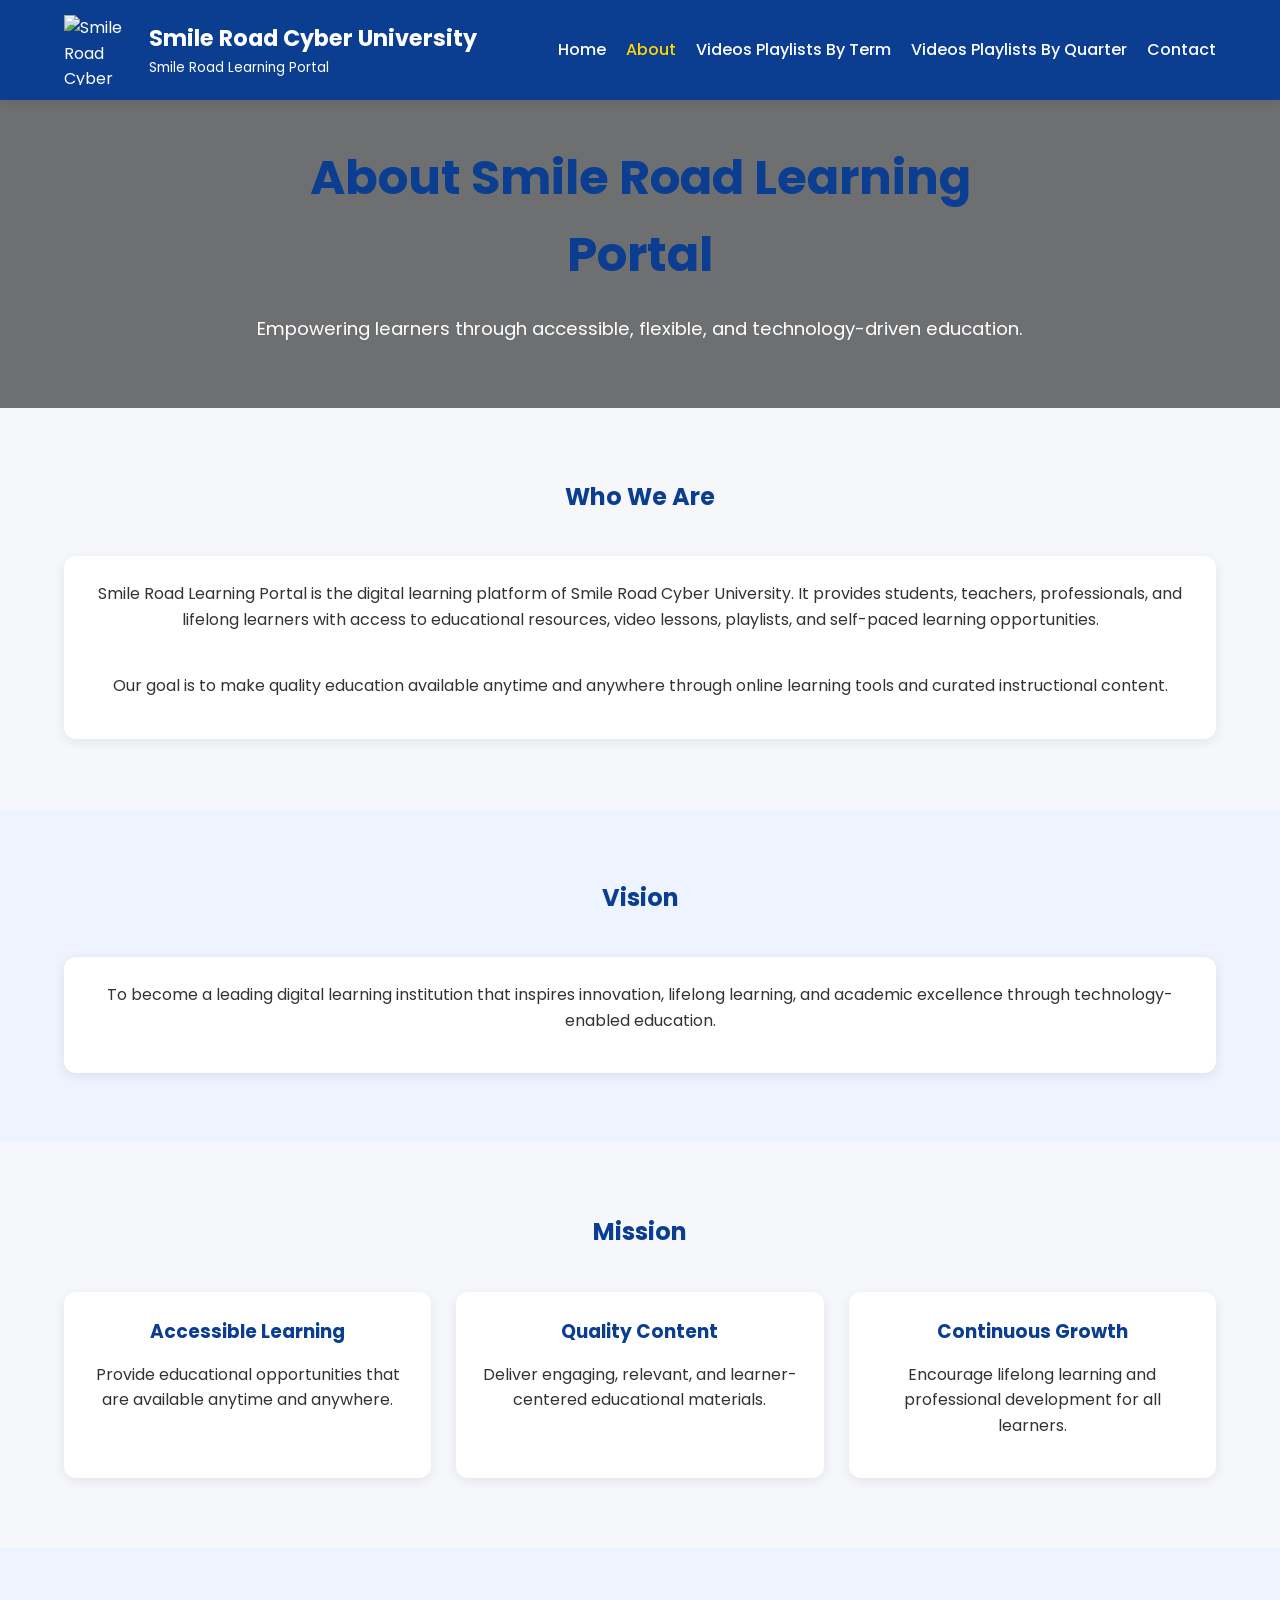
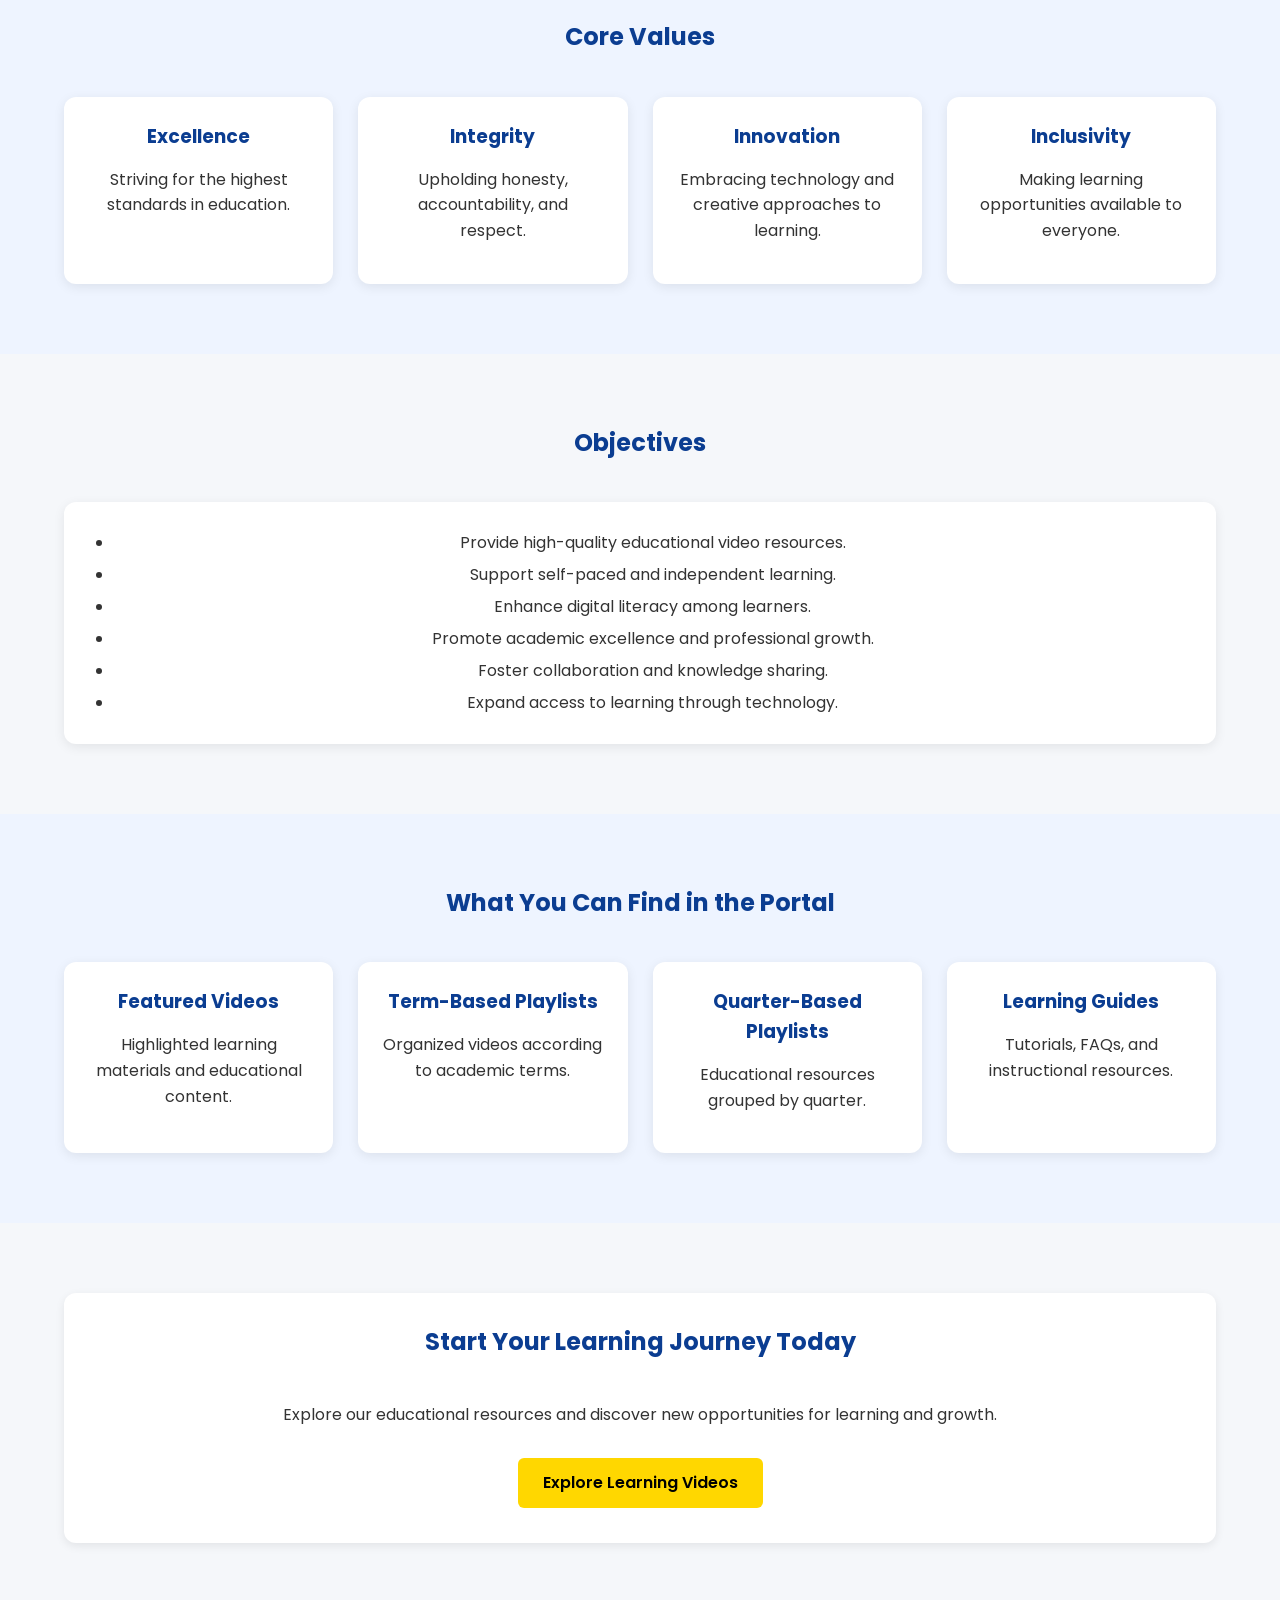
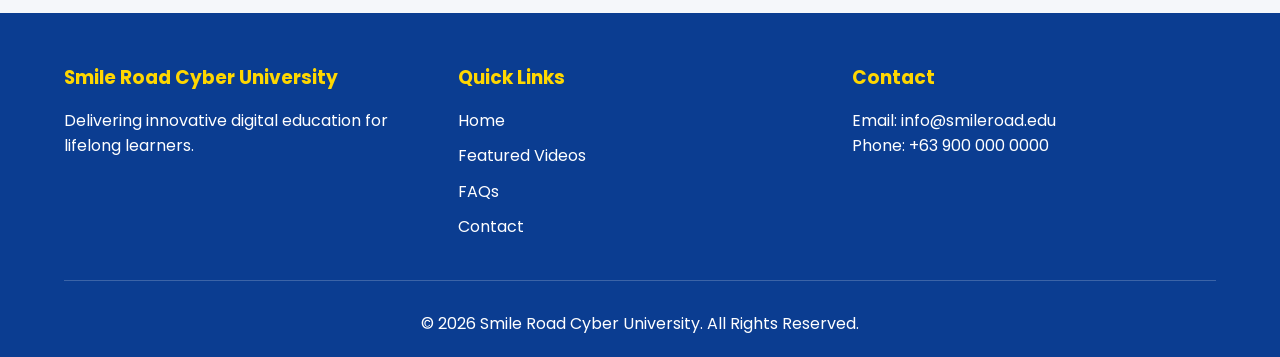
==== about.html @ ae1104b2 "Create about.html" ====
<!DOCTYPE html>
<html lang="en">
<head>
    <meta charset="UTF-8">
    <meta name="viewport" content="width=device-width, initial-scale=1.0">
    <title>About | Smile Road Learning Portal</title>

    <link rel="stylesheet" href="css/style.css">

    <link rel="preconnect" href="https://fonts.googleapis.com">
    <link href="https://fonts.googleapis.com/css2?family=Poppins:wght@300;400;500;600;700&display=swap" rel="stylesheet">
</head>

<body>

<!-- HEADER -->

<header>
    <div class="container">

        <div class="logo-area">
            <img src="images/logo.png" alt="Smile Road Cyber University Logo" class="logo">

            <div>
                <h1>Smile Road Cyber University</h1>
                <p>Smile Road Learning Portal</p>
            </div>
        </div>

        <nav>
            <ul>
                <li><a href="index.html">Home</a></li>
                <li><a href="about.html" class="active">About</a></li>
                <li><a href="videos-by-term.html">Videos Playlists By Term</a></li>
                <li><a href="videos-by-quarter.html">Videos Playlists By Quarter</a></li>
                <li><a href="contact.html">Contact</a></li>
            </ul>
        </nav>

    </div>
</header>

<!-- PAGE HERO -->

<section class="hero" style="min-height:300px;">
    <div class="hero-content">

        <h2>About Smile Road Learning Portal</h2>

        <p>
            Empowering learners through accessible,
            flexible, and technology-driven education.
        </p>

    </div>
</section>

<!-- ABOUT -->

<section>

    <div class="container">

        <h2>Who We Are</h2>

        <div class="card">

            <p>
                Smile Road Learning Portal is the digital learning platform
                of Smile Road Cyber University. It provides students,
                teachers, professionals, and lifelong learners with
                access to educational resources, video lessons,
                playlists, and self-paced learning opportunities.
            </p>

            <br>

            <p>
                Our goal is to make quality education available
                anytime and anywhere through online learning tools
                and curated instructional content.
            </p>

        </div>

    </div>

</section>

<!-- VISION -->

<section style="background:#eef4ff;">

    <div class="container">

        <h2>Vision</h2>

        <div class="card">

            <p>
                To become a leading digital learning institution that
                inspires innovation, lifelong learning, and academic
                excellence through technology-enabled education.
            </p>

        </div>

    </div>

</section>

<!-- MISSION -->

<section>

    <div class="container">

        <h2>Mission</h2>

        <div class="cards">

            <div class="card">
                <h3>Accessible Learning</h3>

                <p>
                    Provide educational opportunities that are
                    available anytime and anywhere.
                </p>
            </div>

            <div class="card">
                <h3>Quality Content</h3>

                <p>
                    Deliver engaging, relevant, and learner-centered
                    educational materials.
                </p>
            </div>

            <div class="card">
                <h3>Continuous Growth</h3>

                <p>
                    Encourage lifelong learning and professional
                    development for all learners.
                </p>
            </div>

        </div>

    </div>

</section>

<!-- CORE VALUES -->

<section style="background:#eef4ff;">

    <div class="container">

        <h2>Core Values</h2>

        <div class="cards">

            <div class="card">
                <h3>Excellence</h3>

                <p>
                    Striving for the highest standards in education.
                </p>
            </div>

            <div class="card">
                <h3>Integrity</h3>

                <p>
                    Upholding honesty, accountability, and respect.
                </p>
            </div>

            <div class="card">
                <h3>Innovation</h3>

                <p>
                    Embracing technology and creative approaches to learning.
                </p>
            </div>

            <div class="card">
                <h3>Inclusivity</h3>

                <p>
                    Making learning opportunities available to everyone.
                </p>
            </div>

        </div>

    </div>

</section>

<!-- OBJECTIVES -->

<section>

    <div class="container">

        <h2>Objectives</h2>

        <div class="card">

            <ul style="padding-left:25px; line-height:2;">

                <li>
                    Provide high-quality educational video resources.
                </li>

                <li>
                    Support self-paced and independent learning.
                </li>

                <li>
                    Enhance digital literacy among learners.
                </li>

                <li>
                    Promote academic excellence and professional growth.
                </li>

                <li>
                    Foster collaboration and knowledge sharing.
                </li>

                <li>
                    Expand access to learning through technology.
                </li>

            </ul>

        </div>

    </div>

</section>

<!-- LEARNING FEATURES -->

<section style="background:#eef4ff;">

    <div class="container">

        <h2>What You Can Find in the Portal</h2>

        <div class="cards">

            <div class="card">
                <h3>Featured Videos</h3>

                <p>
                    Highlighted learning materials and educational content.
                </p>
            </div>

            <div class="card">
                <h3>Term-Based Playlists</h3>

                <p>
                    Organized videos according to academic terms.
                </p>
            </div>

            <div class="card">
                <h3>Quarter-Based Playlists</h3>

                <p>
                    Educational resources grouped by quarter.
                </p>
            </div>

            <div class="card">
                <h3>Learning Guides</h3>

                <p>
                    Tutorials, FAQs, and instructional resources.
                </p>
            </div>

        </div>

    </div>

</section>

<!-- CALL TO ACTION -->

<section>

    <div class="container">

        <div class="announcement-box">

            <h2>Start Your Learning Journey Today</h2>

            <p>
                Explore our educational resources and discover
                new opportunities for learning and growth.
            </p>

            <br>

            <a href="videos-by-term.html" class="btn">
                Explore Learning Videos
            </a>

        </div>

    </div>

</section>

<!-- FOOTER -->

<footer>

    <div class="container">

        <div class="footer-grid">

            <div>
                <h3>Smile Road Cyber University</h3>

                <p>
                    Delivering innovative digital education
                    for lifelong learners.
                </p>
            </div>

            <div>

                <h3>Quick Links</h3>

                <ul>
                    <li><a href="index.html">Home</a></li>
                    <li><a href="featured-videos.html">Featured Videos</a></li>
                    <li><a href="faqs.html">FAQs</a></li>
                    <li><a href="contact.html">Contact</a></li>
                </ul>

            </div>

            <div>

                <h3>Contact</h3>

                <p>Email: info@smileroad.edu</p>
                <p>Phone: +63 900 000 0000</p>

            </div>

        </div>

        <hr>

        <p class="copyright">
            © 2026 Smile Road Cyber University.
            All Rights Reserved.
        </p>

    </div>

</footer>

<script src="js/script.js"></script>

</body>
</html>
---- css/style.css ----
/* ===================================
   SMILE ROAD LEARNING PORTAL
   MAIN STYLESHEET
=================================== */

*{
    margin:0;
    padding:0;
    box-sizing:border-box;
}

html{
    scroll-behavior:smooth;
}

body{
    font-family:'Poppins', sans-serif;
    background:#f5f7fa;
    color:#333;
    line-height:1.6;
}

/* =====================
   CONTAINER
===================== */

.container{
    width:90%;
    max-width:1200px;
    margin:auto;
}

/* =====================
   HEADER
===================== */

header{
    background:#0b3d91;
    color:#fff;
    padding:15px 0;
    position:sticky;
    top:0;
    z-index:1000;
    box-shadow:0 2px 10px rgba(0,0,0,0.1);
}

header .container{
    display:flex;
    justify-content:space-between;
    align-items:center;
    flex-wrap:wrap;
}

.logo-area{
    display:flex;
    align-items:center;
    gap:15px;
}

.logo{
    width:70px;
    height:70px;
    object-fit:contain;
}

.logo-area h1{
    font-size:1.4rem;
}

.logo-area p{
    font-size:0.85rem;
}

/* =====================
   NAVIGATION
===================== */

nav ul{
    display:flex;
    list-style:none;
    gap:20px;
    flex-wrap:wrap;
}

nav ul li a{
    text-decoration:none;
    color:#fff;
    font-weight:500;
    transition:0.3s;
}

nav ul li a:hover,
nav ul li a.active{
    color:#ffd700;
}

/* =====================
   HERO
===================== */

.hero{
    background:linear-gradient(
        rgba(0,0,0,0.55),
        rgba(0,0,0,0.55)
    ),
    url('../images/banner.jpg');

    background-size:cover;
    background-position:center;
    min-height:500px;

    display:flex;
    justify-content:center;
    align-items:center;
    text-align:center;

    color:white;
    padding:40px;
}

.hero-content{
    max-width:800px;
}

.hero h2{
    font-size:3rem;
    margin-bottom:20px;
}

.hero p{
    font-size:1.15rem;
    margin-bottom:25px;
}

/* =====================
   BUTTONS
===================== */

.btn{
    display:inline-block;
    background:#ffd700;
    color:#000;
    text-decoration:none;
    padding:12px 25px;
    border-radius:6px;
    font-weight:600;
    margin:5px;
    transition:.3s;
}

.btn:hover{
    transform:translateY(-2px);
}

.btn-secondary{
    background:white;
}

/* =====================
   SECTION
===================== */

section{
    padding:70px 0;
}

section h2{
    text-align:center;
    margin-bottom:40px;
    color:#0b3d91;
}

/* =====================
   CARDS
===================== */

.cards{
    display:grid;
    grid-template-columns:repeat(auto-fit,minmax(250px,1fr));
    gap:25px;
}

.card{
    background:white;
    border-radius:12px;
    padding:25px;
    box-shadow:0 3px 12px rgba(0,0,0,.08);
    transition:.3s;
    text-align:center;
}

.card:hover{
    transform:translateY(-6px);
}

.card h3{
    margin-bottom:15px;
    color:#0b3d91;
}

.card p{
    margin-bottom:15px;
}

.card a{
    text-decoration:none;
    color:#0b3d91;
    font-weight:bold;
}

/* =====================
   FEATURED VIDEOS
===================== */

.video-grid{
    display:grid;
    grid-template-columns:repeat(auto-fit,minmax(320px,1fr));
    gap:30px;
}

.video-card{
    background:white;
    border-radius:10px;
    overflow:hidden;
    box-shadow:0 4px 12px rgba(0,0,0,.08);
}

.video-card iframe{
    width:100%;
    height:220px;
    border:none;
}

.video-card h3{
    padding:15px 15px 5px;
}

.video-card p{
    padding:0 15px 15px;
}

/* =====================
   ANNOUNCEMENTS
===================== */

.announcements{
    background:#eef4ff;
}

.announcement-box{
    background:white;
    padding:30px;
    border-radius:12px;
    text-align:center;
    box-shadow:0 3px 10px rgba(0,0,0,.08);
}

.announcement-box h3{
    color:#0b3d91;
    margin-bottom:15px;
}

/* =====================
   FOOTER
===================== */

footer{
    background:#0b3d91;
    color:white;
    padding:50px 0 20px;
}

.footer-grid{
    display:grid;
    grid-template-columns:repeat(auto-fit,minmax(250px,1fr));
    gap:30px;
}

.footer-grid h3{
    margin-bottom:15px;
    color:#ffd700;
}

.footer-grid ul{
    list-style:none;
}

.footer-grid ul li{
    margin-bottom:10px;
}

.footer-grid ul li a{
    color:white;
    text-decoration:none;
}

.footer-grid ul li a:hover{
    color:#ffd700;
}

footer hr{
    margin:30px 0;
    border:none;
    height:1px;
    background:rgba(255,255,255,.2);
}

.copyright{
    text-align:center;
}

/* =====================
   TABLES
===================== */

table{
    width:100%;
    border-collapse:collapse;
    margin-top:20px;
}

table th,
table td{
    border:1px solid #ddd;
    padding:12px;
    text-align:left;
}

table th{
    background:#0b3d91;
    color:white;
}

/* =====================
   FORMS
===================== */

form{
    background:white;
    padding:30px;
    border-radius:12px;
    box-shadow:0 3px 10px rgba(0,0,0,.08);
}

form label{
    display:block;
    margin-bottom:5px;
    font-weight:600;
}

form input,
form textarea,
form select{
    width:100%;
    padding:12px;
    margin-bottom:15px;
    border:1px solid #ccc;
    border-radius:6px;
}

form button{
    background:#0b3d91;
    color:white;
    border:none;
    padding:12px 20px;
    border-radius:6px;
    cursor:pointer;
}

form button:hover{
    opacity:.9;
}

/* =====================
   FAQS
===================== */

.faq-item{
    background:white;
    margin-bottom:15px;
    border-radius:8px;
    overflow:hidden;
    box-shadow:0 3px 10px rgba(0,0,0,.08);
}

.faq-question{
    background:#0b3d91;
    color:white;
    padding:15px;
    cursor:pointer;
    font-weight:600;
}

.faq-answer{
    padding:15px;
}

/* =====================
   CONTACT
===================== */

.contact-info{
    display:grid;
    grid-template-columns:repeat(auto-fit,minmax(250px,1fr));
    gap:25px;
}

.contact-card{
    background:white;
    padding:25px;
    border-radius:12px;
    text-align:center;
    box-shadow:0 3px 10px rgba(0,0,0,.08);
}

/* =====================
   UTILITIES
===================== */

.text-center{
    text-align:center;
}

.mt-1{margin-top:10px;}
.mt-2{margin-top:20px;}
.mt-3{margin-top:30px;}
.mt-4{margin-top:40px;}
.mt-5{margin-top:50px;}

.mb-1{margin-bottom:10px;}
.mb-2{margin-bottom:20px;}
.mb-3{margin-bottom:30px;}
.mb-4{margin-bottom:40px;}
.mb-5{margin-bottom:50px;}

/* =====================
   MOBILE RESPONSIVE
===================== */

@media(max-width:992px){

    header .container{
        flex-direction:column;
        gap:20px;
    }

    nav ul{
        justify-content:center;
    }

    .hero h2{
        font-size:2.3rem;
    }

}

@media(max-width:768px){

    .hero{
        min-height:400px;
        padding:25px;
    }

    .hero h2{
        font-size:2rem;
    }

    .hero p{
        font-size:1rem;
    }

    nav ul{
        flex-direction:column;
        text-align:center;
    }

    .logo-area{
        flex-direction:column;
        text-align:center;
    }

}

@media(max-width:480px){

    .hero h2{
        font-size:1.6rem;
    }

    .btn{
        display:block;
        width:100%;
        margin-bottom:10px;
    }

}
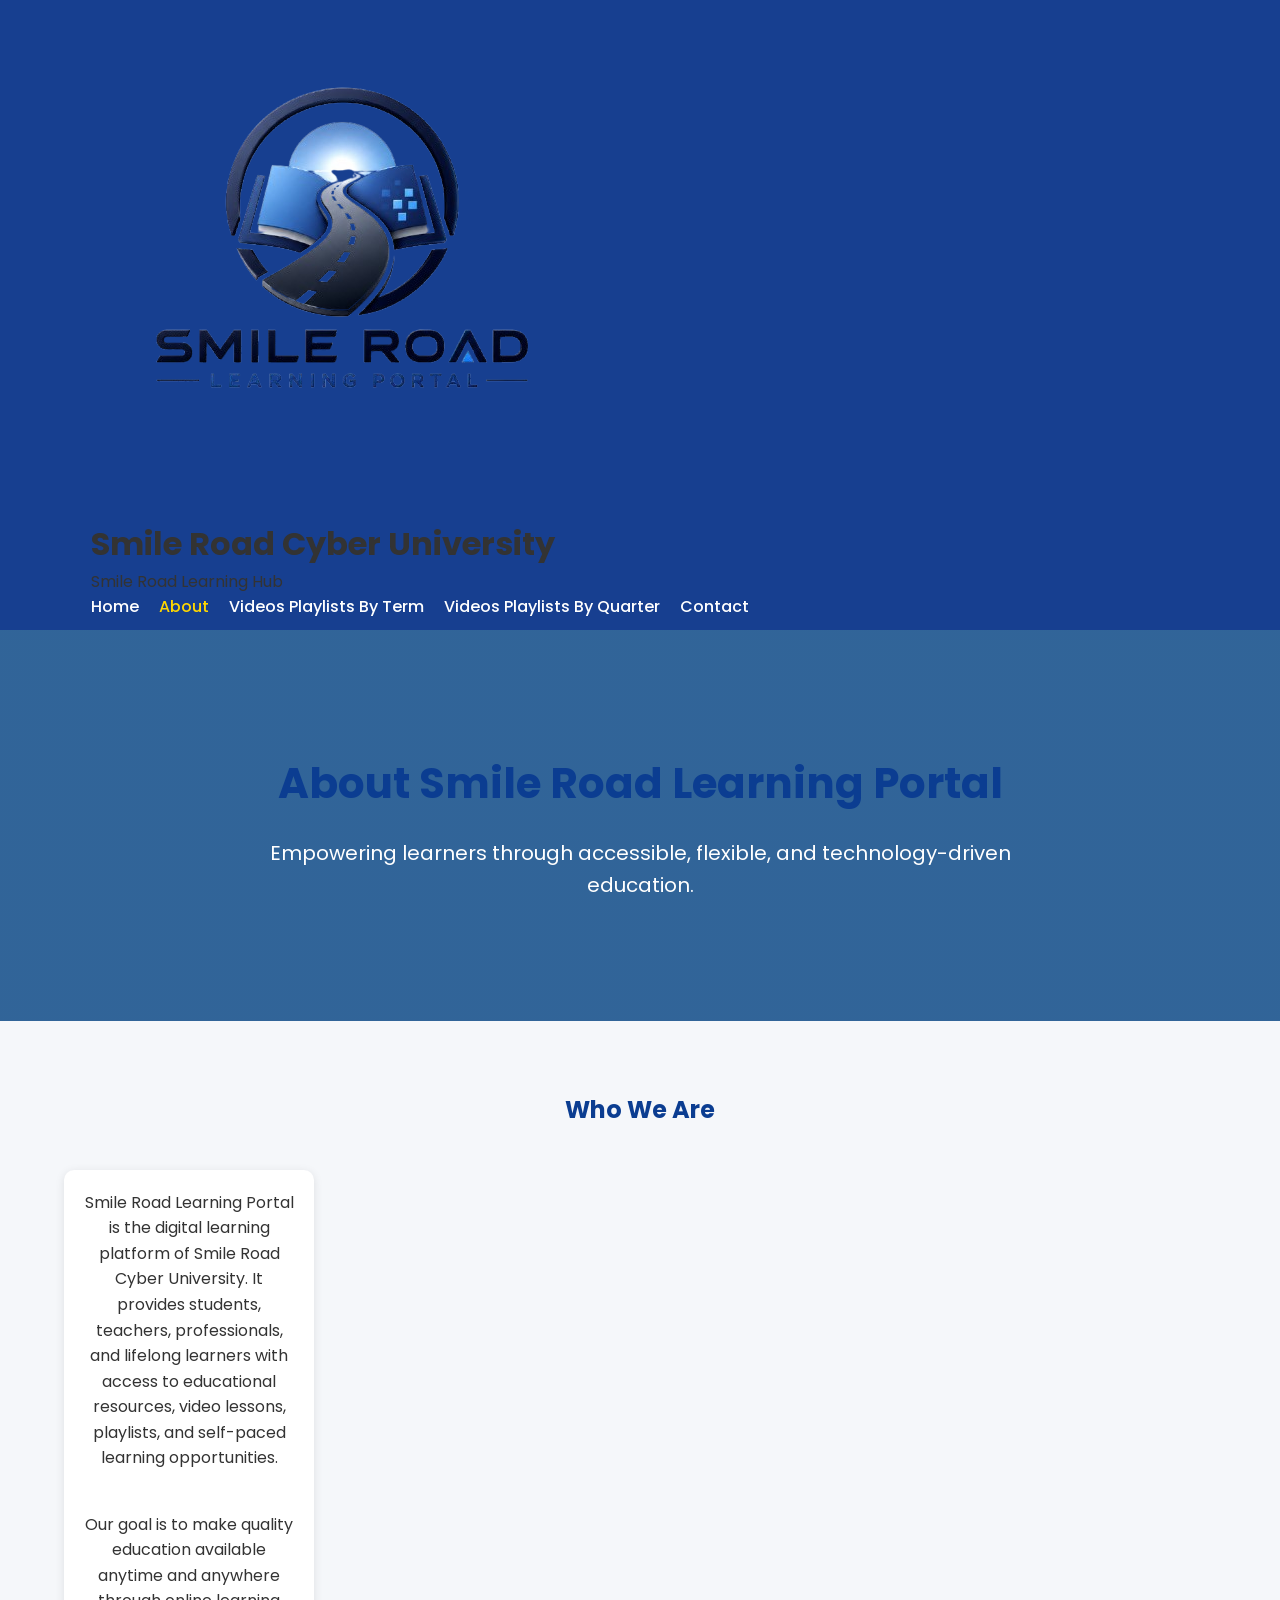
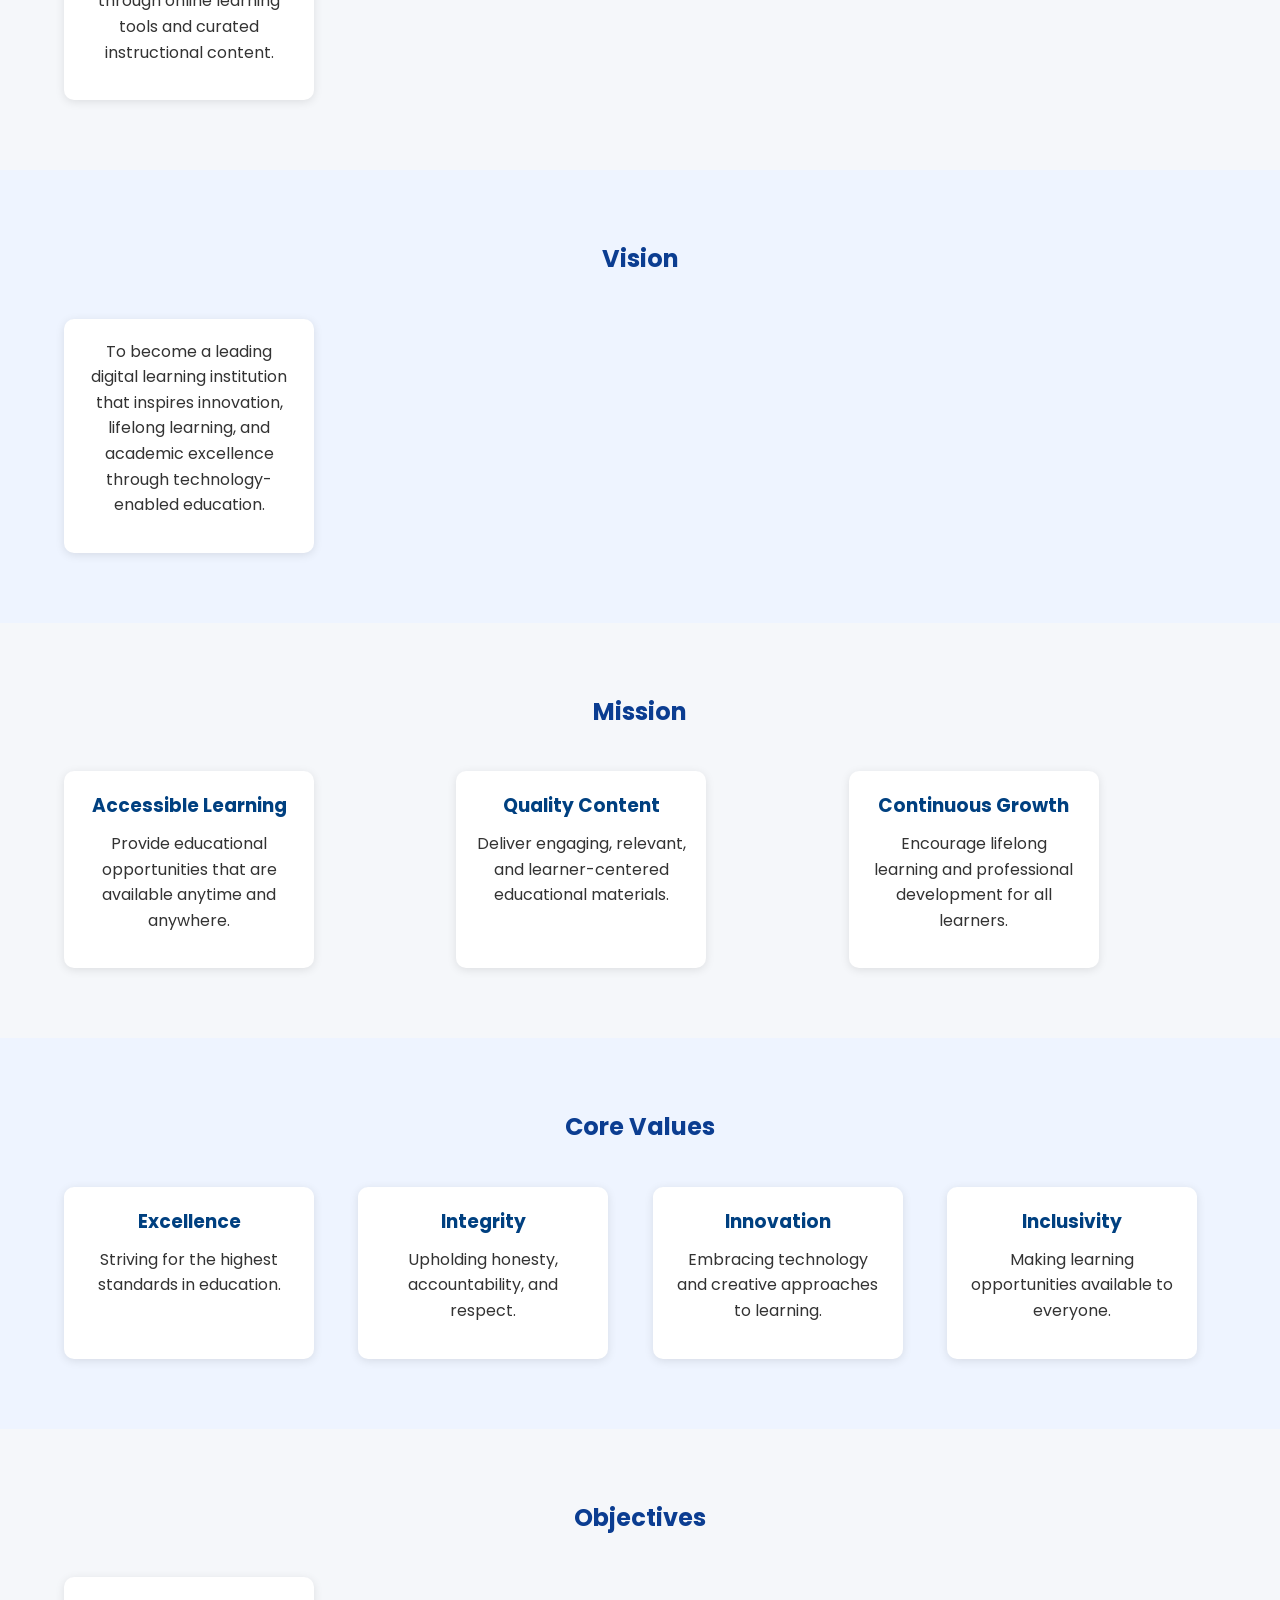
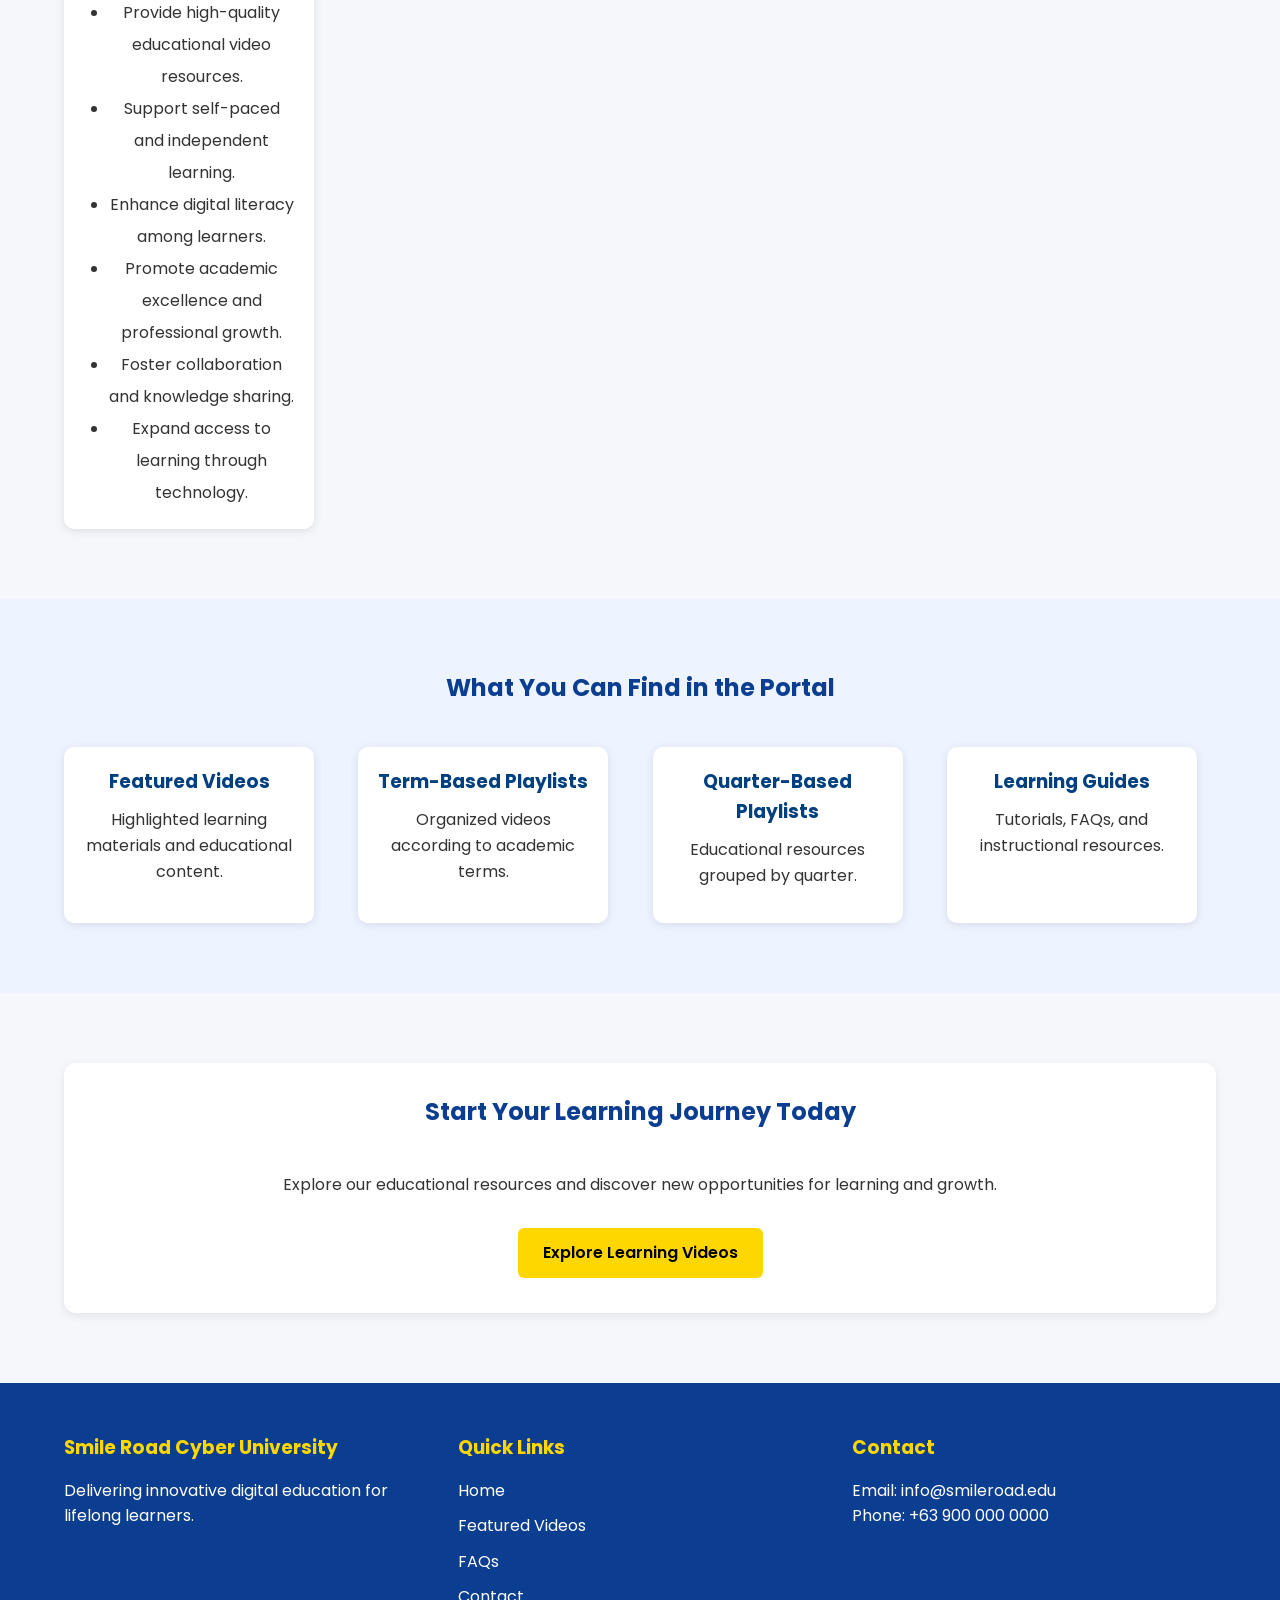
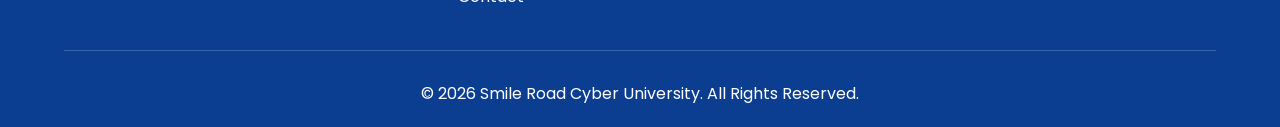
==== commit 912538dd: "Update about.html" ====
--- a/about.html
+++ b/about.html
@@ -19,11 +19,11 @@
     <div class="container">
 
         <div class="logo-area">
-            <img src="images/logo.png" alt="Smile Road Cyber University Logo" class="logo">
+            <img src="assets/logos/logo.png" alt="Smile Road Logo">
 
             <div>
                 <h1>Smile Road Cyber University</h1>
-                <p>Smile Road Learning Portal</p>
+                <p>Smile Road Learning Hub</p>
             </div>
         </div>
 
--- a/css/style.css
+++ b/css/style.css
@@ -34,41 +34,45 @@
    HEADER
 ===================== */
 
-header{
-    background:#0b3d91;
-    color:#fff;
-    padding:15px 0;
-    position:sticky;
-    top:0;
-    z-index:1000;
-    box-shadow:0 2px 10px rgba(0,0,0,0.1);
-}
-
-header .container{
-    display:flex;
-    justify-content:space-between;
-    align-items:center;
-    flex-wrap:wrap;
-}
-
-.logo-area{
-    display:flex;
-    align-items:center;
-    gap:15px;
-}
-
-.logo{
-    width:70px;
-    height:70px;
-    object-fit:contain;
-}
-
-.logo-area h1{
-    font-size:1.4rem;
-}
-
-.logo-area p{
-    font-size:0.85rem;
+header {
+    background: #173f90;
+    display: flex;
+    justify-content: space-between;
+    align-items: center;
+    padding: 10px 30px;
+    flex-wrap: wrap;
+}
+
+.logo {
+    display: flex;
+    align-items: center;
+    gap: 12px;
+}
+
+.logo img {
+    width: 60px;
+    height: auto;
+}
+
+.logo span {
+    color: white;
+    font-size: 28px;
+    font-weight: bold;
+    white-space: nowrap;
+}
+
+nav ul {
+    display: flex;
+    list-style: none;
+    gap: 20px;
+    margin: 0;
+    padding: 0;
+}
+
+nav a {
+    color: white;
+    text-decoration: none;
+    font-weight: 600;
 }
 
 /* =====================
@@ -494,3 +498,360 @@
     }
 
 }
+.featured-videos {
+    padding: 50px 20px;
+    text-align: center;
+}
+
+.video-grid {
+    display: flex;
+    flex-wrap: wrap;
+    justify-content: center;
+    gap: 30px;
+    margin-top: 30px;
+}
+
+.video-card {
+    width: 400px;
+    background: #ffffff;
+    border-radius: 10px;
+    padding: 15px;
+    box-shadow: 0 2px 10px rgba(0,0,0,0.1);
+}
+
+.video-card h3 {
+    margin-top: 15px;
+    color: #004080;
+}
+.page-banner {
+    text-align: center;
+    padding: 50px 20px;
+    background: #f4f4f4;
+}
+
+.playlist-container {
+    display: flex;
+    flex-wrap: wrap;
+    justify-content: center;
+    gap: 20px;
+    padding: 40px;
+}
+
+.card {
+    background: white;
+    width: 250px;
+    padding: 20px;
+    border-radius: 10px;
+    box-shadow: 0 2px 10px rgba(0,0,0,0.1);
+    text-align: center;
+}
+
+.card h3 {
+    color: #004080;
+    margin-bottom: 10px;
+}
+
+.card a {
+    display: inline-block;
+    margin-top: 15px;
+    text-decoration: none;
+    background: #004080;
+    color: white;
+    padding: 10px 15px;
+    border-radius: 5px;
+}
+
+.card a:hover {
+    background: #0066cc;
+}
+.contact-section {
+    display: flex;
+    flex-wrap: wrap;
+    gap: 40px;
+    padding: 50px;
+}
+
+.contact-info,
+.contact-form {
+    flex: 1;
+    min-width: 300px;
+}
+
+.contact-info h3,
+.contact-form h3 {
+    margin-bottom: 20px;
+    color: #004080;
+}
+
+.contact-info p {
+    margin-bottom: 15px;
+}
+
+.contact-form form {
+    display: flex;
+    flex-direction: column;
+}
+
+.contact-form label {
+    margin-top: 15px;
+    margin-bottom: 5px;
+    font-weight: bold;
+}
+
+.contact-form input,
+.contact-form textarea {
+    padding: 12px;
+    border: 1px solid #cccccc;
+    border-radius: 5px;
+}
+
+.contact-form button {
+    margin-top: 20px;
+    padding: 12px;
+    background: #004080;
+    color: white;
+    border: none;
+    border-radius: 5px;
+    cursor: pointer;
+}
+
+.contact-form button:hover {
+    background: #0066cc;
+}
+
+.map-section {
+    padding: 50px;
+    text-align: center;
+}
+
+.map-section h2 {
+    margin-bottom: 20px;
+    color: #004080;
+}
+.account-section {
+    display: flex;
+    flex-wrap: wrap;
+    gap: 25px;
+    padding: 50px;
+    justify-content: center;
+}
+
+.account-card {
+    background: #ffffff;
+    width: 320px;
+    padding: 25px;
+    border-radius: 10px;
+    box-shadow: 0 2px 10px rgba(0,0,0,0.1);
+}
+
+.account-card h3 {
+    color: #004080;
+    margin-bottom: 15px;
+}
+
+.account-card ol,
+.account-card ul {
+    padding-left: 20px;
+}
+
+.account-card li {
+    margin-bottom: 10px;
+}
+
+.btn-primary {
+    display: inline-block;
+    margin-top: 15px;
+    padding: 10px 18px;
+    background: #004080;
+    color: white;
+    text-decoration: none;
+    border-radius: 5px;
+}
+
+.btn-primary:hover {
+    background: #0066cc;
+}
+.howto-section {
+    display: flex;
+    flex-wrap: wrap;
+    justify-content: center;
+    gap: 25px;
+    padding: 50px;
+}
+
+.step-card {
+    width: 280px;
+    background: #ffffff;
+    padding: 25px;
+    border-radius: 10px;
+    text-align: center;
+    box-shadow: 0 2px 10px rgba(0,0,0,0.1);
+}
+
+.step-number {
+    width: 60px;
+    height: 60px;
+    line-height: 60px;
+    margin: 0 auto 15px;
+    background: #004080;
+    color: white;
+    font-size: 24px;
+    font-weight: bold;
+    border-radius: 50%;
+}
+
+.step-card h3 {
+    color: #004080;
+    margin-bottom: 10px;
+}
+
+.learning-tips {
+    padding: 50px;
+    background: #f5f5f5;
+}
+
+.learning-tips h2 {
+    text-align: center;
+    color: #004080;
+    margin-bottom: 20px;
+}
+
+.learning-tips ul {
+    max-width: 700px;
+    margin: auto;
+}
+
+.learning-tips li {
+    margin-bottom: 12px;
+    font-size: 17px;
+}
+.faq-container {
+    max-width: 900px;
+    margin: 50px auto;
+    padding: 20px;
+}
+
+.faq-item {
+    background: #ffffff;
+    margin-bottom: 15px;
+    border-radius: 8px;
+    padding: 15px;
+    box-shadow: 0 2px 8px rgba(0,0,0,0.1);
+}
+
+.faq-item summary {
+    cursor: pointer;
+    font-weight: bold;
+    color: #004080;
+    font-size: 18px;
+}
+
+.faq-item p {
+    margin-top: 15px;
+    line-height: 1.6;
+}
+/* HERO */
+
+.hero {
+    background: linear-gradient(
+        rgba(0,64,128,0.8),
+        rgba(0,64,128,0.8)
+    ),
+    url('../images/banner.jpg');
+
+    background-size: cover;
+    background-position: center;
+
+    color: white;
+    text-align: center;
+    padding: 120px 20px;
+}
+
+.hero h2 {
+    font-size: 42px;
+    margin-bottom: 20px;
+}
+
+.hero p {
+    max-width: 800px;
+    margin: auto;
+    font-size: 20px;
+}
+
+/* QUICK LINKS */
+
+.quick-links {
+    padding: 60px 20px;
+    text-align: center;
+}
+
+.quick-grid {
+    display: flex;
+    flex-wrap: wrap;
+    gap: 25px;
+    justify-content: center;
+}
+
+.quick-card {
+    width: 250px;
+    background: white;
+    padding: 20px;
+    border-radius: 10px;
+    box-shadow: 0 2px 10px rgba(0,0,0,.1);
+}
+
+.quick-card h3 {
+    color: #004080;
+}
+
+.quick-card a {
+    display: inline-block;
+    margin-top: 15px;
+    background: #004080;
+    color: white;
+    padding: 10px 20px;
+    text-decoration: none;
+    border-radius: 5px;
+}
+
+/* FEATURED HOME */
+
+.featured-home {
+    padding: 60px 20px;
+    background: #f5f5f5;
+    text-align: center;
+}
+
+/* ANNOUNCEMENTS */
+
+.announcements {
+    padding: 60px 20px;
+}
+
+.announcement-card {
+    background: white;
+    margin: 20px auto;
+    max-width: 800px;
+    padding: 25px;
+    border-left: 6px solid #004080;
+    box-shadow: 0 2px 10px rgba(0,0,0,.1);
+}
+
+.announcement-card h3 {
+    color: #004080;
+}
+.logo {
+    display: flex;
+    align-items: center;
+    gap: 15px;
+}
+
+.logo img {
+    width: 80px;
+    height: auto;
+}
+
+.logo h1 {
+    color: white;
+    margin: 0;
+}
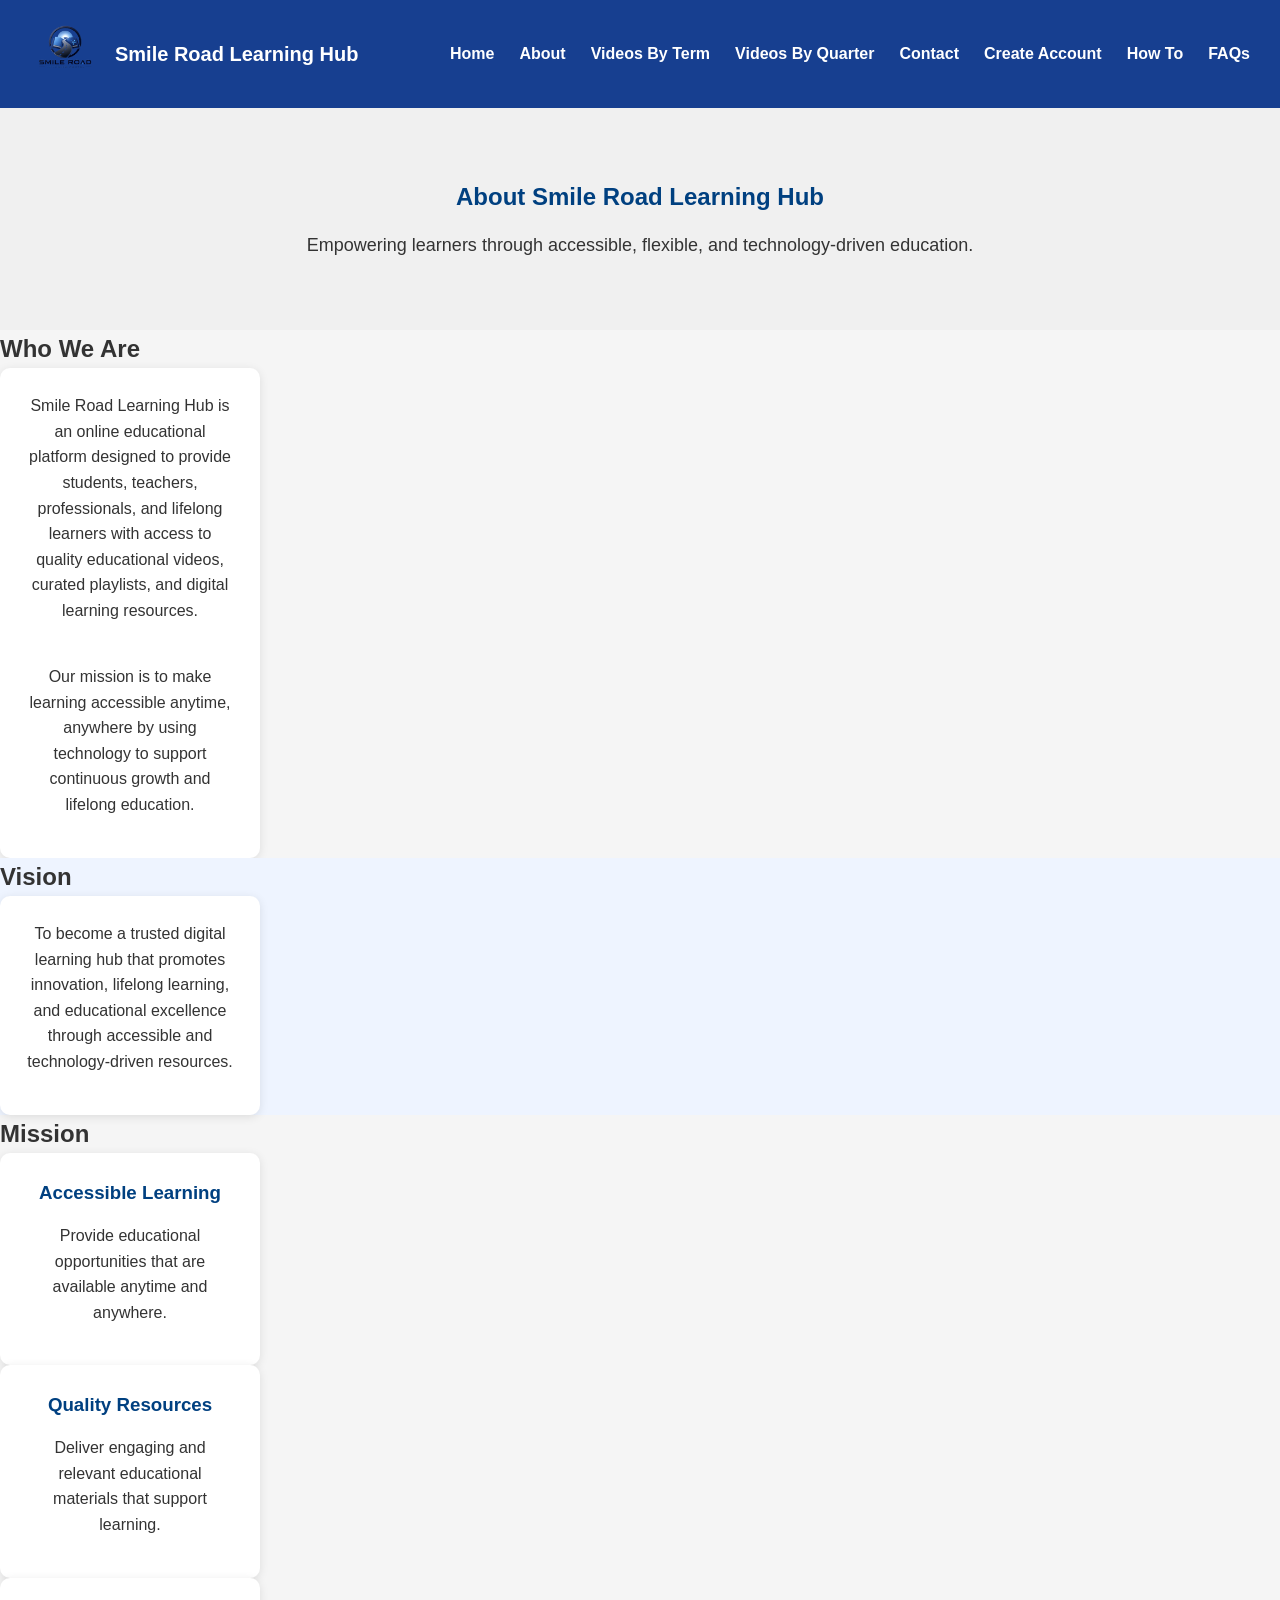
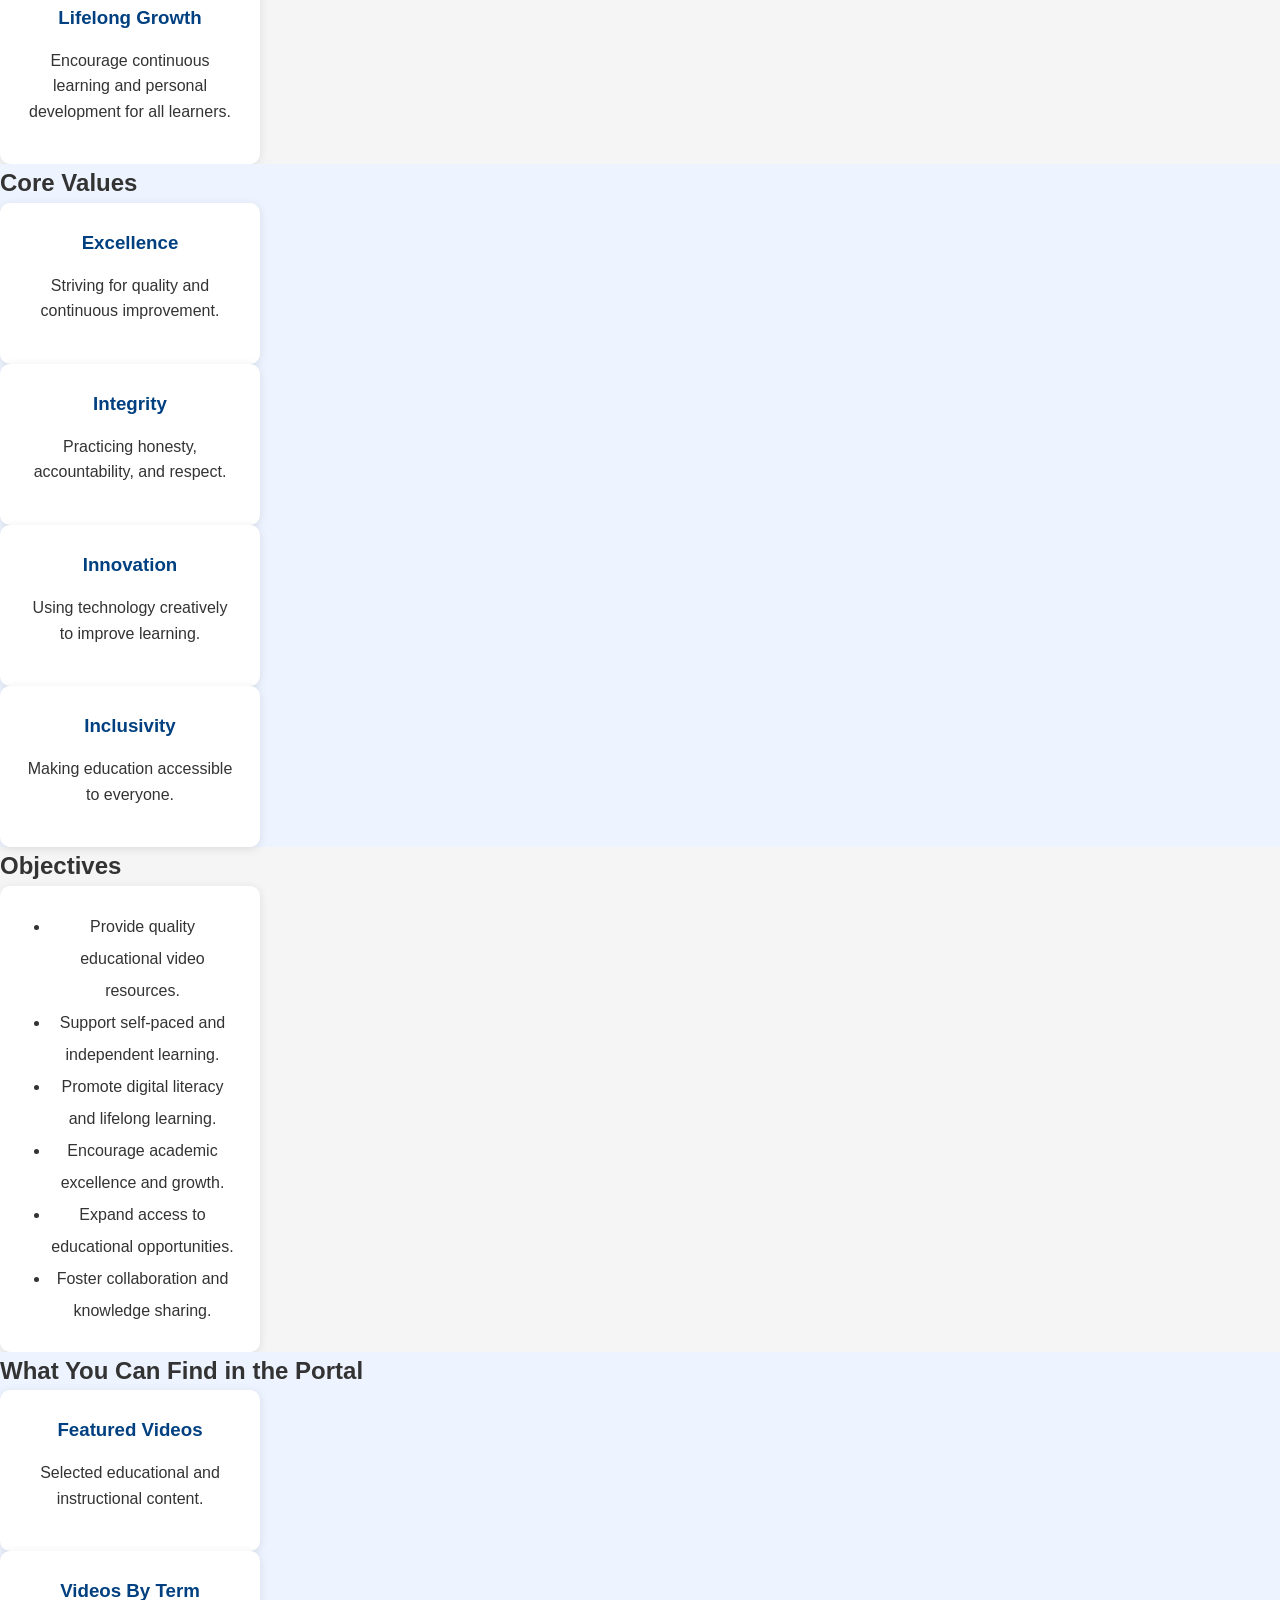
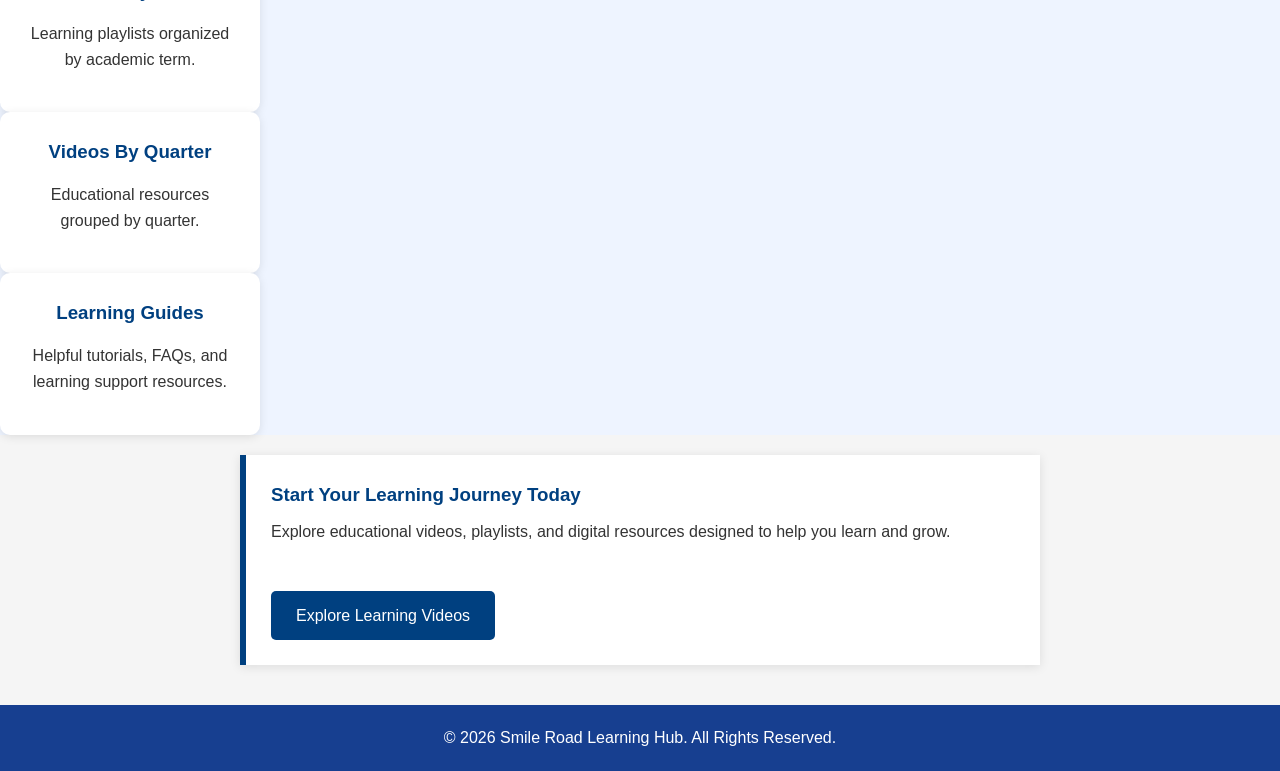
==== commit 0e0ec43b: "Update about.html" ====
--- a/about.html
+++ b/about.html
@@ -3,7 +3,7 @@
 <head>
     <meta charset="UTF-8">
     <meta name="viewport" content="width=device-width, initial-scale=1.0">
-    <title>About | Smile Road Learning Portal</title>
+    <title>About | Smile Road Learning Hub</title>
 
     <link rel="stylesheet" href="css/style.css">
 
@@ -13,49 +13,43 @@
 
 <body>
 
-<!-- HEADER -->
-
 <header>
-    <div class="container">
-
-        <div class="logo-area">
+
+    <div class="logo">
+        <a href="index.html">
             <img src="assets/logos/logo.png" alt="Smile Road Logo">
-
-            <div>
-                <h1>Smile Road Cyber University</h1>
-                <p>Smile Road Learning Hub</p>
-            </div>
-        </div>
-
-        <nav>
-            <ul>
-                <li><a href="index.html">Home</a></li>
-                <li><a href="about.html" class="active">About</a></li>
-                <li><a href="videos-by-term.html">Videos Playlists By Term</a></li>
-                <li><a href="videos-by-quarter.html">Videos Playlists By Quarter</a></li>
-                <li><a href="contact.html">Contact</a></li>
-            </ul>
-        </nav>
-
-    </div>
+        </a>
+
+        <h1>Smile Road Learning Hub</h1>
+    </div>
+
+    <nav>
+        <ul>
+            <li><a href="index.html">Home</a></li>
+            <li><a href="about.html" class="active">About</a></li>
+            <li><a href="videos-by-term.html">Videos By Term</a></li>
+            <li><a href="videos-by-quarter.html">Videos By Quarter</a></li>
+            <li><a href="contact.html">Contact</a></li>
+            <li><a href="create-account.html">Create Account</a></li>
+            <li><a href="how-to.html">How To</a></li>
+            <li><a href="faqs.html">FAQs</a></li>
+        </ul>
+    </nav>
+
 </header>
 
-<!-- PAGE HERO -->
-
-<section class="hero" style="min-height:300px;">
-    <div class="hero-content">
-
-        <h2>About Smile Road Learning Portal</h2>
-
-        <p>
-            Empowering learners through accessible,
-            flexible, and technology-driven education.
-        </p>
-
-    </div>
-</section>
-
-<!-- ABOUT -->
+<!-- PAGE BANNER -->
+
+<section class="page-banner">
+    <h2>About Smile Road Learning Hub</h2>
+
+    <p>
+        Empowering learners through accessible,
+        flexible, and technology-driven education.
+    </p>
+</section>
+
+<!-- WHO WE ARE -->
 
 <section>
 
@@ -66,19 +60,18 @@
         <div class="card">
 
             <p>
-                Smile Road Learning Portal is the digital learning platform
-                of Smile Road Cyber University. It provides students,
-                teachers, professionals, and lifelong learners with
-                access to educational resources, video lessons,
-                playlists, and self-paced learning opportunities.
+                Smile Road Learning Hub is an online educational platform
+                designed to provide students, teachers, professionals,
+                and lifelong learners with access to quality educational
+                videos, curated playlists, and digital learning resources.
             </p>
 
             <br>
 
             <p>
-                Our goal is to make quality education available
-                anytime and anywhere through online learning tools
-                and curated instructional content.
+                Our mission is to make learning accessible anytime,
+                anywhere by using technology to support continuous
+                growth and lifelong education.
             </p>
 
         </div>
@@ -98,9 +91,9 @@
         <div class="card">
 
             <p>
-                To become a leading digital learning institution that
-                inspires innovation, lifelong learning, and academic
-                excellence through technology-enabled education.
+                To become a trusted digital learning hub that promotes
+                innovation, lifelong learning, and educational excellence
+                through accessible and technology-driven resources.
             </p>
 
         </div>
@@ -123,25 +116,25 @@
                 <h3>Accessible Learning</h3>
 
                 <p>
-                    Provide educational opportunities that are
-                    available anytime and anywhere.
+                    Provide educational opportunities that are available
+                    anytime and anywhere.
                 </p>
             </div>
 
             <div class="card">
-                <h3>Quality Content</h3>
+                <h3>Quality Resources</h3>
 
                 <p>
-                    Deliver engaging, relevant, and learner-centered
-                    educational materials.
+                    Deliver engaging and relevant educational materials
+                    that support learning.
                 </p>
             </div>
 
             <div class="card">
-                <h3>Continuous Growth</h3>
+                <h3>Lifelong Growth</h3>
 
                 <p>
-                    Encourage lifelong learning and professional
+                    Encourage continuous learning and personal
                     development for all learners.
                 </p>
             </div>
@@ -164,34 +157,22 @@
 
             <div class="card">
                 <h3>Excellence</h3>
-
-                <p>
-                    Striving for the highest standards in education.
-                </p>
+                <p>Striving for quality and continuous improvement.</p>
             </div>
 
             <div class="card">
                 <h3>Integrity</h3>
-
-                <p>
-                    Upholding honesty, accountability, and respect.
-                </p>
+                <p>Practicing honesty, accountability, and respect.</p>
             </div>
 
             <div class="card">
                 <h3>Innovation</h3>
-
-                <p>
-                    Embracing technology and creative approaches to learning.
-                </p>
+                <p>Using technology creatively to improve learning.</p>
             </div>
 
             <div class="card">
                 <h3>Inclusivity</h3>
-
-                <p>
-                    Making learning opportunities available to everyone.
-                </p>
+                <p>Making education accessible to everyone.</p>
             </div>
 
         </div>
@@ -212,29 +193,17 @@
 
             <ul style="padding-left:25px; line-height:2;">
 
-                <li>
-                    Provide high-quality educational video resources.
-                </li>
-
-                <li>
-                    Support self-paced and independent learning.
-                </li>
-
-                <li>
-                    Enhance digital literacy among learners.
-                </li>
-
-                <li>
-                    Promote academic excellence and professional growth.
-                </li>
-
-                <li>
-                    Foster collaboration and knowledge sharing.
-                </li>
-
-                <li>
-                    Expand access to learning through technology.
-                </li>
+                <li>Provide quality educational video resources.</li>
+
+                <li>Support self-paced and independent learning.</li>
+
+                <li>Promote digital literacy and lifelong learning.</li>
+
+                <li>Encourage academic excellence and growth.</li>
+
+                <li>Expand access to educational opportunities.</li>
+
+                <li>Foster collaboration and knowledge sharing.</li>
 
             </ul>
 
@@ -244,7 +213,7 @@
 
 </section>
 
-<!-- LEARNING FEATURES -->
+<!-- FEATURES -->
 
 <section style="background:#eef4ff;">
 
@@ -256,34 +225,22 @@
 
             <div class="card">
                 <h3>Featured Videos</h3>
-
-                <p>
-                    Highlighted learning materials and educational content.
-                </p>
-            </div>
-
-            <div class="card">
-                <h3>Term-Based Playlists</h3>
-
-                <p>
-                    Organized videos according to academic terms.
-                </p>
-            </div>
-
-            <div class="card">
-                <h3>Quarter-Based Playlists</h3>
-
-                <p>
-                    Educational resources grouped by quarter.
-                </p>
+                <p>Selected educational and instructional content.</p>
+            </div>
+
+            <div class="card">
+                <h3>Videos By Term</h3>
+                <p>Learning playlists organized by academic term.</p>
+            </div>
+
+            <div class="card">
+                <h3>Videos By Quarter</h3>
+                <p>Educational resources grouped by quarter.</p>
             </div>
 
             <div class="card">
                 <h3>Learning Guides</h3>
-
-                <p>
-                    Tutorials, FAQs, and instructional resources.
-                </p>
+                <p>Helpful tutorials, FAQs, and learning support resources.</p>
             </div>
 
         </div>
@@ -298,13 +255,14 @@
 
     <div class="container">
 
-        <div class="announcement-box">
-
-            <h2>Start Your Learning Journey Today</h2>
-
-            <p>
-                Explore our educational resources and discover
-                new opportunities for learning and growth.
+        <div class="announcement-card">
+
+            <h3>Start Your Learning Journey Today</h3>
+
+            <p>
+                Explore educational videos, playlists,
+                and digital resources designed to help
+                you learn and grow.
             </p>
 
             <br>
@@ -319,59 +277,9 @@
 
 </section>
 
-<!-- FOOTER -->
-
 <footer>
-
-    <div class="container">
-
-        <div class="footer-grid">
-
-            <div>
-                <h3>Smile Road Cyber University</h3>
-
-                <p>
-                    Delivering innovative digital education
-                    for lifelong learners.
-                </p>
-            </div>
-
-            <div>
-
-                <h3>Quick Links</h3>
-
-                <ul>
-                    <li><a href="index.html">Home</a></li>
-                    <li><a href="featured-videos.html">Featured Videos</a></li>
-                    <li><a href="faqs.html">FAQs</a></li>
-                    <li><a href="contact.html">Contact</a></li>
-                </ul>
-
-            </div>
-
-            <div>
-
-                <h3>Contact</h3>
-
-                <p>Email: info@smileroad.edu</p>
-                <p>Phone: +63 900 000 0000</p>
-
-            </div>
-
-        </div>
-
-        <hr>
-
-        <p class="copyright">
-            © 2026 Smile Road Cyber University.
-            All Rights Reserved.
-        </p>
-
-    </div>
-
+    <p>&copy; 2026 Smile Road Learning Hub. All Rights Reserved.</p>
 </footer>
-
-<script src="js/script.js"></script>
 
 </body>
 </html>
--- a/css/style.css
+++ b/css/style.css
@@ -1,7 +1,6 @@
-/* ===================================
-   SMILE ROAD LEARNING PORTAL
-   MAIN STYLESHEET
-=================================== */
+/* ==================================
+   SMILE ROAD LEARNING HUB
+================================== */
 
 *{
     margin:0;
@@ -9,197 +8,152 @@
     box-sizing:border-box;
 }
 
-html{
-    scroll-behavior:smooth;
-}
-
 body{
-    font-family:'Poppins', sans-serif;
-    background:#f5f7fa;
+    font-family:Arial, Helvetica, sans-serif;
+    background:#f5f5f5;
     color:#333;
     line-height:1.6;
 }
 
-/* =====================
-   CONTAINER
-===================== */
-
-.container{
-    width:90%;
-    max-width:1200px;
-    margin:auto;
-}
-
-/* =====================
+/* ==================================
    HEADER
-===================== */
-
-header {
-    background: #173f90;
-    display: flex;
-    justify-content: space-between;
-    align-items: center;
-    padding: 10px 30px;
-    flex-wrap: wrap;
-}
-
-.logo {
-    display: flex;
-    align-items: center;
-    gap: 12px;
-}
-
-.logo img {
-    width: 60px;
-    height: auto;
-}
-
-.logo span {
-    color: white;
-    font-size: 28px;
-    font-weight: bold;
-    white-space: nowrap;
-}
-
-nav ul {
-    display: flex;
-    list-style: none;
-    gap: 20px;
-    margin: 0;
-    padding: 0;
-}
-
-nav a {
-    color: white;
-    text-decoration: none;
-    font-weight: 600;
-}
-
-/* =====================
+================================== */
+
+header{
+    background:#173f90;
+    display:flex;
+    justify-content:space-between;
+    align-items:center;
+    padding:15px 30px;
+    flex-wrap:wrap;
+}
+
+.logo{
+    display:flex;
+    align-items:center;
+    gap:15px;
+}
+
+.logo img{
+    width:70px;
+    height:auto;
+}
+
+.logo-text p{
+    color:white;
+    font-size:20px;
+    font-weight:bold;
+    margin:0;
+}
+
+/* ==================================
    NAVIGATION
-===================== */
+================================== */
 
 nav ul{
-    display:flex;
     list-style:none;
-    gap:20px;
+    display:flex;
+    gap:25px;
     flex-wrap:wrap;
 }
 
 nav ul li a{
+    color:white;
     text-decoration:none;
-    color:#fff;
-    font-weight:500;
+    font-weight:bold;
     transition:0.3s;
 }
 
-nav ul li a:hover,
-nav ul li a.active{
+nav ul li a:hover{
     color:#ffd700;
 }
 
-/* =====================
-   HERO
-===================== */
+/* ==================================
+   HERO SECTION
+================================== */
 
 .hero{
     background:linear-gradient(
-        rgba(0,0,0,0.55),
-        rgba(0,0,0,0.55)
-    ),
-    url('../images/banner.jpg');
-
-    background-size:cover;
-    background-position:center;
-    min-height:500px;
-
-    display:flex;
-    justify-content:center;
-    align-items:center;
-    text-align:center;
-
-    color:white;
-    padding:40px;
-}
-
-.hero-content{
+        rgba(0,64,128,0.8),
+        rgba(0,64,128,0.8)
+    );
+    color:white;
+    text-align:center;
+    padding:120px 20px;
+}
+
+.hero h2{
+    font-size:50px;
+    margin-bottom:20px;
+}
+
+.hero p{
+    font-size:22px;
     max-width:800px;
-}
-
-.hero h2{
-    font-size:3rem;
-    margin-bottom:20px;
-}
-
-.hero p{
-    font-size:1.15rem;
-    margin-bottom:25px;
-}
-
-/* =====================
+    margin:auto;
+}
+
+/* ==================================
    BUTTONS
-===================== */
+================================== */
 
 .btn{
     display:inline-block;
-    background:#ffd700;
-    color:#000;
+    background:#004080;
+    color:white;
     text-decoration:none;
     padding:12px 25px;
-    border-radius:6px;
-    font-weight:600;
-    margin:5px;
-    transition:.3s;
+    margin-top:20px;
+    border-radius:5px;
 }
 
 .btn:hover{
-    transform:translateY(-2px);
-}
-
-.btn-secondary{
-    background:white;
-}
-
-/* =====================
-   SECTION
-===================== */
-
-section{
-    padding:70px 0;
-}
-
-section h2{
-    text-align:center;
-    margin-bottom:40px;
-    color:#0b3d91;
-}
-
-/* =====================
-   CARDS
-===================== */
-
-.cards{
-    display:grid;
-    grid-template-columns:repeat(auto-fit,minmax(250px,1fr));
+    background:#0066cc;
+}
+
+/* ==================================
+   PAGE BANNER
+================================== */
+
+.page-banner{
+    background:#f0f0f0;
+    text-align:center;
+    padding:70px 20px;
+}
+
+.page-banner h2{
+    color:#004080;
+    margin-bottom:15px;
+}
+
+.page-banner p{
+    font-size:18px;
+}
+
+/* ==================================
+   PLAYLISTS
+================================== */
+
+.playlist-container{
+    display:flex;
+    flex-wrap:wrap;
+    justify-content:center;
     gap:25px;
+    padding:50px 20px;
 }
 
 .card{
-    background:white;
-    border-radius:12px;
+    width:260px;
+    background:white;
     padding:25px;
-    box-shadow:0 3px 12px rgba(0,0,0,.08);
-    transition:.3s;
-    text-align:center;
-}
-
-.card:hover{
-    transform:translateY(-6px);
+    border-radius:10px;
+    text-align:center;
+    box-shadow:0 2px 10px rgba(0,0,0,0.1);
 }
 
 .card h3{
-    margin-bottom:15px;
-    color:#0b3d91;
+    color:#004080;
+    margin-bottom:15px;
 }
 
 .card p{
@@ -207,651 +161,370 @@
 }
 
 .card a{
+    display:inline-block;
+    background:#004080;
+    color:white;
     text-decoration:none;
-    color:#0b3d91;
-    font-weight:bold;
-}
-
-/* =====================
+    padding:10px 18px;
+    border-radius:5px;
+}
+
+.card a:hover{
+    background:#0066cc;
+}
+
+/* ==================================
    FEATURED VIDEOS
-===================== */
+================================== */
+
+.featured-videos{
+    padding:60px 20px;
+    text-align:center;
+}
+
+.featured-videos h2{
+    color:#004080;
+    margin-bottom:30px;
+}
 
 .video-grid{
-    display:grid;
-    grid-template-columns:repeat(auto-fit,minmax(320px,1fr));
+    display:flex;
+    flex-wrap:wrap;
+    justify-content:center;
     gap:30px;
 }
 
 .video-card{
+    width:420px;
     background:white;
     border-radius:10px;
     overflow:hidden;
-    box-shadow:0 4px 12px rgba(0,0,0,.08);
+    box-shadow:0 2px 10px rgba(0,0,0,0.1);
 }
 
 .video-card iframe{
     width:100%;
-    height:220px;
     border:none;
 }
 
 .video-card h3{
-    padding:15px 15px 5px;
-}
-
-.video-card p{
-    padding:0 15px 15px;
-}
-
-/* =====================
-   ANNOUNCEMENTS
-===================== */
-
-.announcements{
-    background:#eef4ff;
-}
-
-.announcement-box{
-    background:white;
-    padding:30px;
-    border-radius:12px;
-    text-align:center;
-    box-shadow:0 3px 10px rgba(0,0,0,.08);
-}
-
-.announcement-box h3{
-    color:#0b3d91;
-    margin-bottom:15px;
-}
-
-/* =====================
-   FOOTER
-===================== */
-
-footer{
-    background:#0b3d91;
-    color:white;
-    padding:50px 0 20px;
-}
-
-.footer-grid{
-    display:grid;
-    grid-template-columns:repeat(auto-fit,minmax(250px,1fr));
+    padding:15px;
+    color:#004080;
+}
+
+/* ==================================
+   CONTACT PAGE
+================================== */
+
+.contact-section{
+    display:flex;
+    flex-wrap:wrap;
     gap:30px;
-}
-
-.footer-grid h3{
-    margin-bottom:15px;
-    color:#ffd700;
-}
-
-.footer-grid ul{
-    list-style:none;
-}
-
-.footer-grid ul li{
-    margin-bottom:10px;
-}
-
-.footer-grid ul li a{
-    color:white;
-    text-decoration:none;
-}
-
-.footer-grid ul li a:hover{
-    color:#ffd700;
-}
-
-footer hr{
-    margin:30px 0;
+    padding:50px;
+}
+
+.contact-info,
+.contact-form{
+    flex:1;
+    min-width:300px;
+}
+
+.contact-form form{
+    display:flex;
+    flex-direction:column;
+}
+
+.contact-form input,
+.contact-form textarea{
+    padding:12px;
+    margin-bottom:15px;
+    border:1px solid #ccc;
+    border-radius:5px;
+}
+
+.contact-form button{
+    background:#004080;
+    color:white;
     border:none;
-    height:1px;
-    background:rgba(255,255,255,.2);
-}
-
-.copyright{
-    text-align:center;
-}
-
-/* =====================
+    padding:12px;
+    border-radius:5px;
+    cursor:pointer;
+}
+
+.contact-form button:hover{
+    background:#0066cc;
+}
+
+/* ==================================
+   ACCOUNT PAGE
+================================== */
+
+.account-section{
+    display:flex;
+    flex-wrap:wrap;
+    gap:25px;
+    justify-content:center;
+    padding:50px;
+}
+
+.account-card{
+    width:320px;
+    background:white;
+    padding:25px;
+    border-radius:10px;
+    box-shadow:0 2px 10px rgba(0,0,0,0.1);
+}
+
+.account-card h3{
+    color:#004080;
+    margin-bottom:15px;
+}
+
+.account-card ul,
+.account-card ol{
+    padding-left:20px;
+}
+
+/* ==================================
+   HOW TO PAGE
+================================== */
+
+.howto-section{
+    display:flex;
+    flex-wrap:wrap;
+    justify-content:center;
+    gap:25px;
+    padding:50px;
+}
+
+.step-card{
+    width:280px;
+    background:white;
+    padding:25px;
+    border-radius:10px;
+    text-align:center;
+    box-shadow:0 2px 10px rgba(0,0,0,0.1);
+}
+
+.step-number{
+    width:60px;
+    height:60px;
+    line-height:60px;
+    border-radius:50%;
+    background:#004080;
+    color:white;
+    font-size:24px;
+    margin:auto;
+    margin-bottom:15px;
+}
+
+.step-card h3{
+    color:#004080;
+}
+
+/* ==================================
+   FAQ PAGE
+================================== */
+
+.faq-container{
+    max-width:900px;
+    margin:auto;
+    padding:40px 20px;
+}
+
+.faq-item{
+    background:white;
+    margin-bottom:15px;
+    border-radius:8px;
+    padding:15px;
+    box-shadow:0 2px 8px rgba(0,0,0,0.1);
+}
+
+.faq-item summary{
+    font-weight:bold;
+    cursor:pointer;
+    color:#004080;
+    font-size:18px;
+}
+
+.faq-item p{
+    margin-top:15px;
+}
+
+/* ==================================
    TABLES
-===================== */
+================================== */
 
 table{
     width:100%;
     border-collapse:collapse;
-    margin-top:20px;
 }
 
 table th,
 table td{
     border:1px solid #ddd;
-    padding:12px;
-    text-align:left;
+    padding:10px;
 }
 
 table th{
-    background:#0b3d91;
-    color:white;
-}
-
-/* =====================
-   FORMS
-===================== */
-
-form{
-    background:white;
-    padding:30px;
-    border-radius:12px;
-    box-shadow:0 3px 10px rgba(0,0,0,.08);
-}
-
-form label{
-    display:block;
-    margin-bottom:5px;
-    font-weight:600;
-}
-
-form input,
-form textarea,
-form select{
-    width:100%;
-    padding:12px;
-    margin-bottom:15px;
-    border:1px solid #ccc;
-    border-radius:6px;
-}
-
-form button{
-    background:#0b3d91;
-    color:white;
-    border:none;
-    padding:12px 20px;
-    border-radius:6px;
-    cursor:pointer;
-}
-
-form button:hover{
-    opacity:.9;
-}
-
-/* =====================
-   FAQS
-===================== */
-
-.faq-item{
-    background:white;
-    margin-bottom:15px;
-    border-radius:8px;
-    overflow:hidden;
-    box-shadow:0 3px 10px rgba(0,0,0,.08);
-}
-
-.faq-question{
-    background:#0b3d91;
-    color:white;
-    padding:15px;
-    cursor:pointer;
-    font-weight:600;
-}
-
-.faq-answer{
-    padding:15px;
-}
-
-/* =====================
-   CONTACT
-===================== */
-
-.contact-info{
-    display:grid;
-    grid-template-columns:repeat(auto-fit,minmax(250px,1fr));
-    gap:25px;
-}
-
-.contact-card{
-    background:white;
-    padding:25px;
-    border-radius:12px;
-    text-align:center;
-    box-shadow:0 3px 10px rgba(0,0,0,.08);
-}
-
-/* =====================
-   UTILITIES
-===================== */
-
-.text-center{
-    text-align:center;
-}
-
-.mt-1{margin-top:10px;}
-.mt-2{margin-top:20px;}
-.mt-3{margin-top:30px;}
-.mt-4{margin-top:40px;}
-.mt-5{margin-top:50px;}
-
-.mb-1{margin-bottom:10px;}
-.mb-2{margin-bottom:20px;}
-.mb-3{margin-bottom:30px;}
-.mb-4{margin-bottom:40px;}
-.mb-5{margin-bottom:50px;}
-
-/* =====================
-   MOBILE RESPONSIVE
-===================== */
-
-@media(max-width:992px){
-
-    header .container{
+    background:#004080;
+    color:white;
+}
+
+/* ==================================
+   FOOTER
+================================== */
+
+footer{
+    background:#173f90;
+    color:white;
+    text-align:center;
+    padding:20px;
+    margin-top:40px;
+}
+
+/* ==================================
+   MOBILE
+================================== */
+
+@media(max-width:768px){
+
+    header{
         flex-direction:column;
-        gap:20px;
+        text-align:center;
+    }
+
+    .logo{
+        flex-direction:column;
     }
 
     nav ul{
         justify-content:center;
+        margin-top:15px;
     }
 
     .hero h2{
-        font-size:2.3rem;
-    }
-
-}
-
-@media(max-width:768px){
-
-    .hero{
-        min-height:400px;
-        padding:25px;
-    }
-
-    .hero h2{
-        font-size:2rem;
+        font-size:34px;
     }
 
     .hero p{
-        font-size:1rem;
-    }
-
-    nav ul{
-        flex-direction:column;
-        text-align:center;
-    }
-
-    .logo-area{
-        flex-direction:column;
-        text-align:center;
-    }
-
-}
-
-@media(max-width:480px){
-
-    .hero h2{
-        font-size:1.6rem;
-    }
-
-    .btn{
-        display:block;
+        font-size:18px;
+    }
+
+    .video-card{
         width:100%;
-        margin-bottom:10px;
-    }
-
-}
-.featured-videos {
-    padding: 50px 20px;
-    text-align: center;
-}
-
-.video-grid {
-    display: flex;
-    flex-wrap: wrap;
-    justify-content: center;
-    gap: 30px;
-    margin-top: 30px;
-}
-
-.video-card {
-    width: 400px;
-    background: #ffffff;
-    border-radius: 10px;
-    padding: 15px;
-    box-shadow: 0 2px 10px rgba(0,0,0,0.1);
-}
-
-.video-card h3 {
-    margin-top: 15px;
-    color: #004080;
-}
-.page-banner {
-    text-align: center;
-    padding: 50px 20px;
-    background: #f4f4f4;
-}
-
-.playlist-container {
-    display: flex;
-    flex-wrap: wrap;
-    justify-content: center;
-    gap: 20px;
-    padding: 40px;
-}
-
-.card {
-    background: white;
-    width: 250px;
-    padding: 20px;
-    border-radius: 10px;
-    box-shadow: 0 2px 10px rgba(0,0,0,0.1);
-    text-align: center;
-}
-
-.card h3 {
-    color: #004080;
-    margin-bottom: 10px;
-}
-
-.card a {
-    display: inline-block;
-    margin-top: 15px;
-    text-decoration: none;
-    background: #004080;
-    color: white;
-    padding: 10px 15px;
-    border-radius: 5px;
-}
-
-.card a:hover {
-    background: #0066cc;
-}
-.contact-section {
-    display: flex;
-    flex-wrap: wrap;
-    gap: 40px;
-    padding: 50px;
-}
-
-.contact-info,
-.contact-form {
-    flex: 1;
-    min-width: 300px;
-}
-
-.contact-info h3,
-.contact-form h3 {
-    margin-bottom: 20px;
-    color: #004080;
-}
-
-.contact-info p {
-    margin-bottom: 15px;
-}
-
-.contact-form form {
-    display: flex;
-    flex-direction: column;
-}
-
-.contact-form label {
-    margin-top: 15px;
-    margin-bottom: 5px;
-    font-weight: bold;
-}
-
-.contact-form input,
-.contact-form textarea {
-    padding: 12px;
-    border: 1px solid #cccccc;
-    border-radius: 5px;
-}
-
-.contact-form button {
-    margin-top: 20px;
-    padding: 12px;
-    background: #004080;
-    color: white;
-    border: none;
-    border-radius: 5px;
-    cursor: pointer;
-}
-
-.contact-form button:hover {
-    background: #0066cc;
-}
-
-.map-section {
-    padding: 50px;
-    text-align: center;
-}
-
-.map-section h2 {
-    margin-bottom: 20px;
-    color: #004080;
-}
-.account-section {
-    display: flex;
-    flex-wrap: wrap;
-    gap: 25px;
-    padding: 50px;
-    justify-content: center;
-}
-
-.account-card {
-    background: #ffffff;
-    width: 320px;
-    padding: 25px;
-    border-radius: 10px;
-    box-shadow: 0 2px 10px rgba(0,0,0,0.1);
-}
-
-.account-card h3 {
-    color: #004080;
-    margin-bottom: 15px;
-}
-
-.account-card ol,
-.account-card ul {
-    padding-left: 20px;
-}
-
-.account-card li {
-    margin-bottom: 10px;
-}
-
-.btn-primary {
-    display: inline-block;
-    margin-top: 15px;
-    padding: 10px 18px;
-    background: #004080;
-    color: white;
-    text-decoration: none;
-    border-radius: 5px;
-}
-
-.btn-primary:hover {
-    background: #0066cc;
-}
-.howto-section {
-    display: flex;
-    flex-wrap: wrap;
-    justify-content: center;
-    gap: 25px;
-    padding: 50px;
-}
-
-.step-card {
-    width: 280px;
-    background: #ffffff;
-    padding: 25px;
-    border-radius: 10px;
-    text-align: center;
-    box-shadow: 0 2px 10px rgba(0,0,0,0.1);
-}
-
-.step-number {
-    width: 60px;
-    height: 60px;
-    line-height: 60px;
-    margin: 0 auto 15px;
-    background: #004080;
-    color: white;
-    font-size: 24px;
-    font-weight: bold;
-    border-radius: 50%;
-}
-
-.step-card h3 {
-    color: #004080;
-    margin-bottom: 10px;
-}
-
-.learning-tips {
-    padding: 50px;
-    background: #f5f5f5;
-}
-
-.learning-tips h2 {
-    text-align: center;
-    color: #004080;
-    margin-bottom: 20px;
-}
-
-.learning-tips ul {
-    max-width: 700px;
-    margin: auto;
-}
-
-.learning-tips li {
-    margin-bottom: 12px;
-    font-size: 17px;
-}
-.faq-container {
-    max-width: 900px;
-    margin: 50px auto;
-    padding: 20px;
-}
-
-.faq-item {
-    background: #ffffff;
-    margin-bottom: 15px;
-    border-radius: 8px;
-    padding: 15px;
-    box-shadow: 0 2px 8px rgba(0,0,0,0.1);
-}
-
-.faq-item summary {
-    cursor: pointer;
-    font-weight: bold;
-    color: #004080;
-    font-size: 18px;
-}
-
-.faq-item p {
-    margin-top: 15px;
-    line-height: 1.6;
-}
-/* HERO */
-
-.hero {
-    background: linear-gradient(
-        rgba(0,64,128,0.8),
-        rgba(0,64,128,0.8)
-    ),
-    url('../images/banner.jpg');
-
-    background-size: cover;
-    background-position: center;
-
-    color: white;
-    text-align: center;
-    padding: 120px 20px;
-}
-
-.hero h2 {
-    font-size: 42px;
-    margin-bottom: 20px;
-}
-
-.hero p {
-    max-width: 800px;
-    margin: auto;
-    font-size: 20px;
-}
-
-/* QUICK LINKS */
-
-.quick-links {
-    padding: 60px 20px;
-    text-align: center;
-}
-
-.quick-grid {
-    display: flex;
-    flex-wrap: wrap;
-    gap: 25px;
-    justify-content: center;
-}
-
-.quick-card {
-    width: 250px;
-    background: white;
-    padding: 20px;
-    border-radius: 10px;
-    box-shadow: 0 2px 10px rgba(0,0,0,.1);
-}
-
-.quick-card h3 {
-    color: #004080;
-}
-
-.quick-card a {
-    display: inline-block;
-    margin-top: 15px;
-    background: #004080;
-    color: white;
-    padding: 10px 20px;
-    text-decoration: none;
-    border-radius: 5px;
-}
-
-/* FEATURED HOME */
-
-.featured-home {
-    padding: 60px 20px;
-    background: #f5f5f5;
-    text-align: center;
-}
-
-/* ANNOUNCEMENTS */
-
-.announcements {
-    padding: 60px 20px;
-}
-
-.announcement-card {
-    background: white;
-    margin: 20px auto;
-    max-width: 800px;
-    padding: 25px;
-    border-left: 6px solid #004080;
-    box-shadow: 0 2px 10px rgba(0,0,0,.1);
-}
-
-.announcement-card h3 {
-    color: #004080;
-}
-.logo {
-    display: flex;
-    align-items: center;
-    gap: 15px;
-}
-
-.logo img {
-    width: 80px;
-    height: auto;
-}
-
-.logo h1 {
-    color: white;
-    margin: 0;
-}
+    }
+
+    .card{
+        width:100%;
+    }
+}
+/* ==================================
+   LOGO TITLE
+================================== */
+
+.logo h1{
+    color:white;
+    font-size:20px;
+    margin:0;
+    white-space:nowrap;
+}
+
+/* ==================================
+   PRIMARY BUTTON
+================================== */
+
+.btn-primary{
+    display:inline-block;
+    background:#004080;
+    color:white;
+    text-decoration:none;
+    padding:12px 24px;
+    border-radius:5px;
+    margin-top:20px;
+    font-weight:bold;
+}
+
+.btn-primary:hover{
+    background:#0066cc;
+}
+
+/* ==================================
+   QUICK LINKS
+================================== */
+
+.quick-links{
+    padding:60px 20px;
+    text-align:center;
+}
+
+.quick-grid{
+    display:flex;
+    flex-wrap:wrap;
+    justify-content:center;
+    gap:25px;
+    margin-top:30px;
+}
+
+.quick-card{
+    width:260px;
+    background:white;
+    padding:25px;
+    border-radius:10px;
+    box-shadow:0 2px 10px rgba(0,0,0,.1);
+}
+
+.quick-card h3{
+    color:#004080;
+    margin-bottom:10px;
+}
+
+.quick-card p{
+    margin-bottom:15px;
+}
+
+.quick-card a{
+    display:inline-block;
+    background:#004080;
+    color:white;
+    text-decoration:none;
+    padding:10px 15px;
+    border-radius:5px;
+}
+
+.quick-card a:hover{
+    background:#0066cc;
+}
+
+/* ==================================
+   FEATURED HOME
+================================== */
+
+.featured-home{
+    padding:60px 20px;
+    text-align:center;
+    background:#f8f8f8;
+}
+
+/* ==================================
+   ANNOUNCEMENTS
+================================== */
+
+.announcements{
+    padding:60px 20px;
+}
+
+.announcement-card{
+    background:white;
+    max-width:800px;
+    margin:20px auto;
+    padding:25px;
+    border-left:6px solid #004080;
+    box-shadow:0 2px 10px rgba(0,0,0,.1);
+}
+
+.announcement-card h3{
+    color:#004080;
+    margin-bottom:10px;
+}
+
